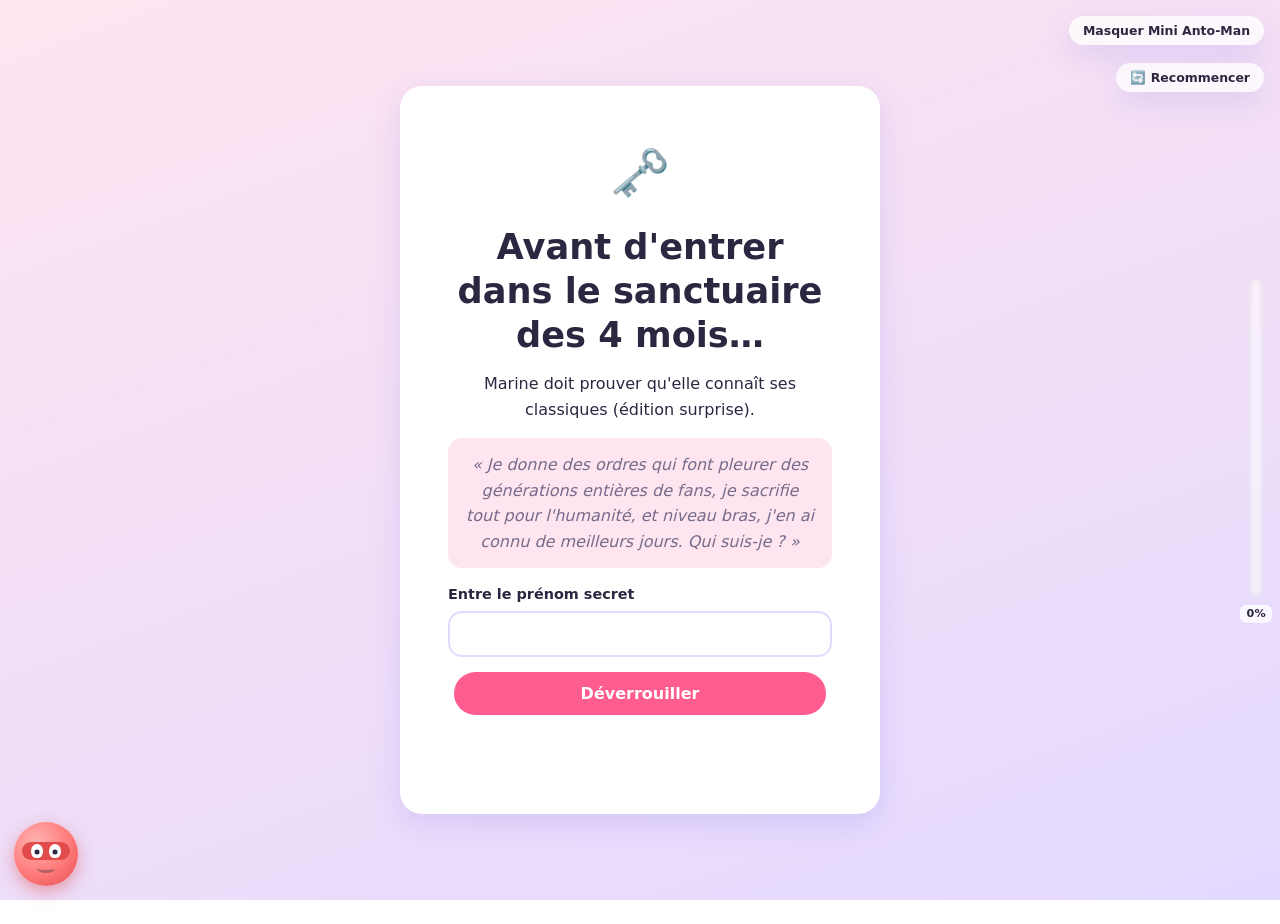
==== index.html @ a39dafcd "Init" ====
<!DOCTYPE html>
<html lang="fr">
<head>
  <meta charset="UTF-8">
  <meta name="viewport" content="width=device-width, initial-scale=1.0">
  <title>4 mois avec Marine 💌</title>
  <link rel="icon" href="data:image/svg+xml,<svg xmlns='http://www.w3.org/2000/svg' viewBox='0 0 100 100'><text y='.9em' font-size='90'>💌</text></svg>">
  <link rel="stylesheet" href="style.css">
</head>
<body>

  <!-- ================================================================
       ÉCRAN 1 — MOT DE PASSE SECRET (🗝️)
       Pour changer le mot de passe ou les indices : voir script.js,
       section "1. CONFIGURATION" (constantes PASSWORD et PASSWORD_HINTS)
  ================================================================ -->
  <section id="lock-screen" class="screen active">
    <div class="card lock-card">
      <p class="section-icon" aria-hidden="true">🗝️</p>
      <h1>Avant d'entrer dans le sanctuaire des 4 mois…</h1>
      <p>Marine doit prouver qu'elle connaît ses classiques (édition surprise).</p>
      <p class="riddle">
        « <span id="riddle-text">Je parle peu, je vise juste, je survis trop
        bien, et mon arbalète a probablement plus de charisme que certains
        humains. Qui suis-je ?</span> »
      </p>
      <form id="lock-form" novalidate>
        <label for="password-input">Entre le prénom secret</label>
        <input
          type="text"
          id="password-input"
          name="password"
          autocomplete="off"
          autocapitalize="off"
          spellcheck="false"
          required
        >
        <button type="submit" class="btn btn-primary">Déverrouiller</button>
      </form>
      <p id="lock-feedback" class="lock-feedback" aria-live="polite"></p>
    </div>
  </section>

  <!-- ================================================================
       JAUGE DE PROGRESSION — "Vive Marine / Vive Amor"
       Le total s'adapte automatiquement selon le chemin choisi par la
       roue (avec ou sans le simulateur). Voir script.js → refreshGauge()
  ================================================================ -->
  <div
    id="progress-gauge"
    class="progress-gauge"
    role="progressbar"
    aria-label="Progression de l'aventure"
    aria-valuemin="0"
    aria-valuemax="100"
    aria-valuenow="0"
  >
    <div class="gauge-track">
      <div id="gauge-fill" class="gauge-fill"></div>
    </div>
    <span id="gauge-label" class="gauge-label">0%</span>
  </div>

  <!-- ================================================================
       MINI ANTO-MAN — petit personnage guide (HTML/CSS uniquement,
       aucune image externe). La bulle est pilotée par
       showGuideMessage(texte) dans script.js
  ================================================================ -->
  <div id="guide-wrapper" class="guide-wrapper">
    <div id="guide-bubble" class="guide-speech-bubble" aria-live="polite"></div>
    <div class="guide-character" aria-hidden="true">
      <div class="guide-mask">
        <span class="guide-eye guide-eye-left"></span>
        <span class="guide-eye guide-eye-right"></span>
      </div>
      <span class="guide-mouth"></span>
    </div>
  </div>

  <!-- ================================================================
       BARRE D'OUTILS (haut droite) — afficher/masquer le guide
       + tout réinitialiser
  ================================================================ -->
  <div class="toolbar">
    <button id="toggle-guide-btn" type="button" class="btn btn-ghost">
      Masquer Mini Anto-Man
    </button>
    <button id="reset-btn" type="button" class="btn btn-ghost" title="Recommencer toute l'expérience depuis le mot de passe">
      🔄 Recommencer
    </button>
  </div>

  <!-- ================================================================
       PLUIE DE CŒURS (animation finale) — rempli dynamiquement par
       launchHearts() dans script.js
  ================================================================ -->
  <div id="hearts-container" aria-hidden="true"></div>

  <!-- ================================================================
       CONTENU PRINCIPAL — masqué jusqu'au bon mot de passe
  ================================================================ -->
  <div id="main-content" class="hidden">

    <!-- ================= ACCUEIL (💌) ================= -->
    <section id="section-home" class="screen">
      <div class="card">
        <p class="section-icon" aria-hidden="true">💌</p>
        <h1>4 mois avec Marine, aka la queen </h1>
        <h2 class="subtitle">Un site certifié 100% amour, 12% mauvaise foi, 88% vibes.</h2>
        <p>
          Bienvenue dans une expérience web conçue avec amour, humour
          et une quantité inquiétante de dévotion.
        </p>
        <button id="start-btn" type="button" class="btn btn-primary">Commencer l'aventure</button>
      </div>
    </section>

    <!-- ================= QUESTION IMPOSSIBLE (💘) ================= -->
    <section id="section-impossible" class="screen">
      <div class="card">
        <p class="section-icon" aria-hidden="true">💘</p>
        <h1>Est-ce que tu veux rester avec moi ?</h1>
        <div class="impossible-buttons">
          <button id="yes-btn" type="button" class="btn btn-primary">Oui évidemment</button>
          <button id="no-btn" type="button" class="btn btn-secondary">Non</button>
        </div>
        <p id="impossible-feedback" class="feedback" aria-live="polite"></p>
      </div>
    </section>

    <!-- ================= ROUE DU DESTIN AMOUREUX (🎡) =================
         Tourne automatiquement après "Oui évidemment". Détermine si
         Marine passe par le Simulator ou directement par les quiz.
         Logique dans script.js → section "10. ROUE DU DESTIN"
    ================================================================= -->
    <section id="section-wheel" class="screen">
      <div class="card">
        <p class="section-icon" aria-hidden="true">🎡</p>
        <h1>Roue du destin amoureux</h1>
        <h2 class="subtitle">Choisis ton destin… ou laisse le hasard choisir à ta place.</h2>

        <div class="wheel-area">
          <div class="wheel-pointer" aria-hidden="true">▼</div>
          <div class="wheel" id="wheel" aria-hidden="true">
            <div class="wheel-hub">🎯</div>
          </div>
        </div>

        <div class="wheel-legend" aria-hidden="true">
          <span class="legend-item"><span class="legend-dot legend-dot--sim"></span>Antoine &amp; Marine Simulator</span>
          <span class="legend-item"><span class="legend-dot legend-dot--quiz"></span>Quiz Direct</span>
        </div>

        <button id="spin-btn" type="button" class="btn btn-primary">Faire tourner la roue</button>
        <p id="wheel-result" class="feedback" aria-live="polite"></p>
        <button id="wheel-continue-btn" type="button" class="btn btn-primary hidden">Continuer</button>
      </div>
    </section>

    <!-- ================= ANTOINE & MARINE SIMULATOR (🎮) =================
         Affiché uniquement si la roue tombe sur "Simulator". Sinon
         cette section n'est jamais ouverte (Quiz Direct la saute).
         Contenu dans script.js → "11. SIMULATOR"
    ====================================================================== -->
    <section id="section-simulator" class="screen">
      <div class="card card-wide">
        <p class="section-icon" aria-hidden="true">🎮</p>
        <h1>Antoine &amp; Marine Simulator</h1>
        <h2 class="subtitle">Débloquez ensemble le niveau ultime : Kirikou.</h2>

        <!-- Sélection de personnages -->
        <div class="character-select">

          <div class="character-card">
            <div class="character-avatar character-avatar--antoine" aria-hidden="true">
              <span class="char-eye char-eye-left"></span>
              <span class="char-eye char-eye-right"></span>
              <span class="char-mouth"></span>
            </div>
            <p class="character-name">Antoine</p>
            <p class="character-role">Petit artiste</p>
          </div>

          <div class="character-card">
            <div class="character-avatar character-avatar--marine" aria-hidden="true">
              <span class="char-eyebrow"></span>
              <span class="char-eye char-eye-left"></span>
              <span class="char-eye char-eye-right"></span>
              <span class="char-mouth"></span>
            </div>
            <p class="character-name">Marine</p>
            <p class="character-role">Reine du jugement affectueux</p>
            <p id="marine-bubble" class="character-bubble" aria-live="polite"></p>
          </div>

          <div class="character-card">
            <div class="character-avatar character-avatar--kirikou locked" id="kirikou-avatar" aria-hidden="true">🔒</div>
            <p class="character-name">Kirikou</p>
            <p class="character-role" id="kirikou-role">Niveau verrouillé</p>
          </div>

        </div>

        <!-- Jauge Love XP (locale au simulateur) -->
        <div class="love-xp">
          <p class="love-xp-label">Love XP : <span id="love-xp-value">0</span> / 6</p>
          <div class="love-xp-track">
            <div id="love-xp-fill" class="love-xp-fill"></div>
          </div>
        </div>

        <!-- Quêtes — pour ajouter/modifier une quête, voir script.js
             → SIMULATOR_QUESTS (titres + icônes + répliques associées) -->
        <ul class="quest-list" id="quest-list">
          <li class="quest-item" data-quest="quest1">
            <span class="quest-info">
              <span class="quest-icon" aria-hidden="true">🍳</span>
              <span class="quest-title">Préparer un repas ensemble</span>
            </span>
            <button type="button" class="btn btn-secondary quest-btn">Quête terminée</button>
          </li>
          <li class="quest-item" data-quest="quest2">
            <span class="quest-info">
              <span class="quest-icon" aria-hidden="true">📺</span>
              <span class="quest-title">Regarder une série ensemble</span>
            </span>
            <button type="button" class="btn btn-secondary quest-btn">Quête terminée</button>
          </li>
          <li class="quest-item" data-quest="quest3">
            <span class="quest-info">
              <span class="quest-icon" aria-hidden="true">🎮</span>
              <span class="quest-title">Jouer aux jeux vidéo</span>
            </span>
            <button type="button" class="btn btn-secondary quest-btn">Quête terminée</button>
          </li>
          <li class="quest-item" data-quest="quest4">
            <span class="quest-info">
              <span class="quest-icon" aria-hidden="true">🙄</span>
              <span class="quest-title">Se chamailler pour rien</span>
            </span>
            <button type="button" class="btn btn-secondary quest-btn">Quête terminée</button>
          </li>
          <li class="quest-item" data-quest="quest5">
            <span class="quest-info">
              <span class="quest-icon" aria-hidden="true">😂</span>
              <span class="quest-title">Faire rire Marine</span>
            </span>
            <button type="button" class="btn btn-secondary quest-btn">Quête terminée</button>
          </li>
          <li class="quest-item" data-quest="quest6">
            <span class="quest-info">
              <span class="quest-icon" aria-hidden="true">🛋️</span>
              <span class="quest-title">Câlin sous plaid</span>
            </span>
            <button type="button" class="btn btn-secondary quest-btn">Quête terminée</button>
          </li>
        </ul>

        <!-- Zone de déblocage de Kirikou — masquée jusqu'à la 6e quête -->
        <div class="kirikou-unlock hidden" id="kirikou-unlock">
          <p class="kirikou-unlock-title">✨ Niveau ultime débloqué ✨</p>
          <ul class="dialogue-list" id="dialogue-list"></ul>
          <div class="badge" id="badge-chaos">
            <span class="badge-icon" aria-hidden="true">🏆</span>
            <span class="badge-text">Badge débloqué : Famille du chaos tendre</span>
          </div>
        </div>

        <button id="simulator-continue-btn" type="button" class="btn btn-primary hidden">Continuer l'aventure</button>
      </div>
    </section>

    <!-- ================= QUIZ POLITIQUE (🌹) =================
         Contenu du quiz dans script.js → QUIZZES.politique
    ========================================================== -->
    <section id="section-quiz-politique" class="screen" data-quiz="politique">
      <div class="card">
        <p class="section-icon" aria-hidden="true">🌹</p>
        <h1>Test de compatibilité </h1>
        <div class="quiz-container" id="quiz-container-politique"></div>
      </div>
    </section>

    <!-- ================= WALKING DEAD CHECKPOINT (🧟) =================
         Contenu du quiz dans script.js → QUIZZES.twd
    =================================================================== -->
    <section id="section-quiz-twd" class="screen" data-quiz="twd">
      <div class="card">
        <p class="section-icon" aria-hidden="true">🧟</p>
        <h1>Walking Dead Checkpoint</h1>
        <div class="quiz-container" id="quiz-container-twd"></div>
      </div>
    </section>

    <!-- ================= TEST ITALIEN (🍝) =================
         Contenu du quiz dans script.js → QUIZZES.italie
    ======================================================== -->
    <section id="section-quiz-italie" class="screen" data-quiz="italie">
      <div class="card">
        <p class="section-icon" aria-hidden="true">🍝</p>
        <h1>Tu te dis italienne… faisons le test</h1>
        <div class="quiz-container" id="quiz-container-italie"></div>
      </div>
    </section>

    <!-- ================= QUIZ OCÉAN (🌊) =================
         Contenu du quiz dans script.js → QUIZZES.ocean
    ====================================================== -->
    <section id="section-quiz-ocean" class="screen" data-quiz="ocean">
      <div class="card">
        <p class="section-icon" aria-hidden="true">🌊</p>
        <h1>Connais-tu Océane ou fais-tu semblant ?</h1>
        <div class="quiz-container" id="quiz-container-ocean"></div>
      </div>
    </section>

    <!-- ================= QUIZ SŒUR (👀) =================
         Contenu du quiz dans script.js → QUIZZES.soeur
    ===================================================== -->
    <section id="section-quiz-soeur" class="screen" data-quiz="soeur">
      <div class="card">
        <p class="section-icon" aria-hidden="true">👀</p>
        <h1>Comment ta sœur réagirait ?</h1>
        <div class="quiz-container" id="quiz-container-soeur"></div>
      </div>
    </section>

    <!-- ================= FIN ROMANTIQUE (❤️) =================
         La mention "au simulateur" n'apparaît que si Marine est
         passée par le Simulator (voir script.js → goToSection)
    ========================================================== -->
    <section id="section-fin" class="screen">
      <div class="card">
        <p class="section-icon" aria-hidden="true">❤️</p>
        <h1>Bravo Marine.</h1>
        <p>
          Tu as survécu : aux quiz, aux zombies, à la politique, à
          l'Italie<span id="fin-simulator-mention">, au simulateur</span> et
          surtout à Antoine.
        </p>
        <p class="final-line">
          4 mois avec toi, c'est peu sur le calendrier gooo continuer à fond
        </p>
        <button id="final-btn" type="button" class="btn btn-primary"> tout ça pour ça ❤️</button>
        <p id="final-message" class="feedback final-message" aria-live="polite"></p>
      </div>
    </section>

  </div>

  <script src="script.js"></script>
</body>
</html>
---- style.css ----
/* ====================================================================
   4 MOIS AVEC MARINE — style.css
   --------------------------------------------------------------------
   Palette et réglages globaux dans :root. Le reste du fichier est
   organisé section par section, dans le même ordre que index.html.
   Une médiaquery "mobile-first" : les styles de base sont pensés pour
   le téléphone, puis adaptés à partir de 600px et 900px.
==================================================================== */

:root {
  /* Palette "carnet d'amoureux un peu super-héros" */
  --color-primary: #ff5d8f;        /* rose vif — actions principales */
  --color-primary-dark: #d63d6e;
  --color-secondary: #6c5ce7;      /* violet — actions secondaires */
  --color-secondary-dark: #5443c4;
  --color-accent: #ffd166;         /* doré — jauges, badges, accents */
  --color-bg-start: #ffe5ef;       /* rose poudré — fond */
  --color-bg-end: #e3d9ff;         /* lavande — fond */
  --color-card: #ffffff;
  --color-text: #2d2640;           /* prune foncé */
  --color-text-light: #756c8c;
  --color-success: #45b787;

  --guide-red: #ff7a7a;
  --guide-red-dark: #e14b4b;

  --radius-lg: 22px;
  --radius-md: 14px;
  --radius-pill: 999px;

  --shadow-soft: 0 10px 30px rgba(108, 92, 231, 0.16);
  --shadow-bubble: 0 6px 18px rgba(45, 38, 64, 0.18);

  --font-main: "Segoe UI", system-ui, -apple-system, Roboto, Helvetica, Arial, sans-serif;
}

/* Astuce : pour une police encore plus "fun" et 100% gratuite, tu peux
   activer Google Fonts en décommentant la ligne ci-dessous (nécessite
   une connexion internet quand le site est ouvert) puis en l'ajoutant
   au début de --font-main, ex : "Baloo 2", "Segoe UI", ...

   @import url('https://fonts.googleapis.com/css2?family=Baloo+2:wght@500;700;800&display=swap');
*/

/* ====================================================================
   RESET & BASE
==================================================================== */
* {
  box-sizing: border-box;
}

html {
  scroll-behavior: smooth;
}

body {
  margin: 0;
  min-height: 100vh;
  font-family: var(--font-main);
  color: var(--color-text);
  background: linear-gradient(160deg, var(--color-bg-start) 0%, var(--color-bg-end) 100%);
  background-attachment: fixed;
  overflow-x: hidden;
}

h1, h2, h3 {
  margin: 0.4em 0;
  line-height: 1.25;
}

h1 { font-size: 1.5rem; font-weight: 800; }
h2 { font-size: 1.05rem; font-weight: 700; }
h3 { font-size: 1.05rem; font-weight: 700; }

p {
  margin: 0.6em 0;
  line-height: 1.6;
}

button {
  font-family: inherit;
}

button:disabled,
input:disabled {
  opacity: 0.6;
  cursor: not-allowed;
}

/* Utilitaire générique pour cacher/afficher un élément via JS */
.hidden {
  display: none !important;
}

/* ====================================================================
   ÉCRANS / SECTIONS — un seul visible à la fois
==================================================================== */
.screen {
  display: none;
  min-height: 100vh;
  width: 100%;
  flex-direction: column;
  align-items: center;
  justify-content: center;
  padding: 2.5rem 1.1rem;
  text-align: center;
}

.screen.active {
  display: flex;
  animation: fadeInUp 0.55s ease both;
}

@keyframes fadeInUp {
  from { opacity: 0; transform: translateY(24px); }
  to   { opacity: 1; transform: translateY(0); }
}

/* ====================================================================
   CARTES
==================================================================== */
.card {
  background: var(--color-card);
  border-radius: var(--radius-lg);
  box-shadow: var(--shadow-soft);
  padding: 2rem 1.4rem;
  max-width: 480px;
  width: 100%;
}

.card-wide {
  max-width: 700px;
}

.section-icon {
  font-size: 2.6rem;
  margin: 0 0 0.4rem;
}

.subtitle {
  color: var(--color-secondary);
}

.riddle {
  font-style: italic;
  color: var(--color-text-light);
  background: var(--color-bg-start);
  border-radius: var(--radius-md);
  padding: 0.85rem 1rem;
  margin: 1rem 0;
}

.final-line {
  font-weight: 700;
  color: var(--color-primary-dark);
}

.feedback {
  min-height: 1.6em;
  font-weight: 700;
  color: var(--color-secondary);
}

.final-message {
  color: var(--color-primary-dark);
  font-size: 1.1rem;
}

/* ====================================================================
   BOUTONS
==================================================================== */
.btn {
  border: none;
  border-radius: var(--radius-pill);
  padding: 0.75rem 1.7rem;
  font-size: 1rem;
  font-weight: 700;
  cursor: pointer;
  margin: 0.35rem;
  transition: transform 0.18s ease, box-shadow 0.18s ease, background-color 0.18s ease, opacity 0.18s ease;
}

.btn:hover {
  transform: translateY(-2px);
  box-shadow: 0 8px 18px rgba(45, 38, 64, 0.18);
}

.btn:active {
  transform: translateY(0);
}

.btn:focus-visible {
  outline: 3px solid var(--color-secondary);
  outline-offset: 2px;
}

.btn-primary {
  background: var(--color-primary);
  color: #fff;
}
.btn-primary:hover { background: var(--color-primary-dark); }

.btn-secondary {
  background: var(--color-secondary);
  color: #fff;
}
.btn-secondary:hover { background: var(--color-secondary-dark); }

.btn-ghost {
  background: rgba(255, 255, 255, 0.75);
  color: var(--color-text);
  font-size: 0.78rem;
  font-weight: 700;
  padding: 0.45rem 0.9rem;
  box-shadow: var(--shadow-soft);
  white-space: nowrap;
}
.btn-ghost:hover { background: #fff; }

/* ====================================================================
   ÉCRAN 1 — MOT DE PASSE
==================================================================== */
#lock-form {
  display: flex;
  flex-direction: column;
  align-items: stretch;
  gap: 0.6rem;
  margin-top: 1.1rem;
  text-align: left;
}

#lock-form label {
  font-weight: 700;
  font-size: 0.9rem;
}

#lock-form input {
  padding: 0.75rem 1rem;
  border-radius: var(--radius-md);
  border: 2px solid var(--color-bg-end);
  font-size: 1rem;
  background: #fff;
  color: var(--color-text);
}

#lock-form input:focus {
  outline: none;
  border-color: var(--color-secondary);
}

.lock-feedback {
  min-height: 1.6em;
  font-weight: 700;
  color: var(--color-secondary);
}

.lock-feedback.success {
  color: var(--color-success);
}

/* ====================================================================
   QUESTION IMPOSSIBLE — le bouton "Non" qui fuit
==================================================================== */
.impossible-buttons {
  display: flex;
  flex-wrap: wrap;
  justify-content: center;
  align-items: center;
  gap: 0.5rem;
  min-height: 4rem;
}

#no-btn {
  z-index: 45;
  transition:
    left 0.3s ease,
    top 0.3s ease,
    transform 0.18s ease,
    box-shadow 0.18s ease,
    background-color 0.18s ease;
}

/* ====================================================================
   ROUE DU DESTIN AMOUREUX
==================================================================== */
.wheel-area {
  position: relative;
  width: 220px;
  height: 220px;
  margin: 0.5rem auto 1rem;
}

.wheel {
  width: 100%;
  height: 100%;
  border-radius: 50%;
  border: 6px solid #fff;
  box-shadow: var(--shadow-soft);
  position: relative;
  transform-origin: 50% 50%;
  background: conic-gradient(
    from 0deg,
    var(--color-primary) 0deg 60deg,
    var(--color-secondary) 60deg 120deg,
    var(--color-primary) 120deg 180deg,
    var(--color-secondary) 180deg 240deg,
    var(--color-primary) 240deg 300deg,
    var(--color-secondary) 300deg 360deg
  );
  transition: transform 4s cubic-bezier(0.17, 0.67, 0.2, 1.02);
}

.wheel-hub {
  position: absolute;
  top: 50%;
  left: 50%;
  width: 46px;
  height: 46px;
  background: #fff;
  border-radius: 50%;
  display: flex;
  align-items: center;
  justify-content: center;
  font-size: 1.3rem;
  transform: translate(-50%, -50%);
  box-shadow: var(--shadow-bubble);
}

.wheel-pointer {
  position: absolute;
  top: -10px;
  left: 50%;
  transform: translateX(-50%);
  font-size: 1.7rem;
  color: var(--color-accent);
  z-index: 5;
  filter: drop-shadow(0 2px 2px rgba(45, 38, 64, 0.3));
}

.wheel-legend {
  display: flex;
  flex-direction: column;
  align-items: center;
  gap: 0.3rem;
  font-size: 0.78rem;
  font-weight: 600;
  margin-bottom: 0.5rem;
}

.legend-item {
  display: flex;
  align-items: center;
  gap: 0.4rem;
}

.legend-dot {
  width: 12px;
  height: 12px;
  border-radius: 50%;
  display: inline-block;
  flex-shrink: 0;
}

.legend-dot--sim { background: var(--color-primary); }
.legend-dot--quiz { background: var(--color-secondary); }

/* ====================================================================
   ANTOINE & MARINE SIMULATOR — sélection de personnages
==================================================================== */
.character-select {
  display: flex;
  flex-wrap: wrap;
  justify-content: center;
  gap: 1rem;
  margin: 1.2rem 0;
}

.character-card {
  position: relative;
  flex: 1 1 120px;
  max-width: 150px;
  background: var(--color-bg-start);
  border-radius: var(--radius-md);
  padding: 0.9rem 0.6rem;
  text-align: center;
}

.character-name {
  margin: 0.35rem 0 0;
  font-weight: 800;
  font-size: 0.95rem;
}

.character-role {
  margin: 0.15rem 0 0;
  font-size: 0.74rem;
  color: var(--color-text-light);
  min-height: 2.2em;
}

.character-bubble {
  margin: 0.3rem 0 0;
  min-height: 1.4em;
  font-size: 0.72rem;
  font-weight: 700;
  color: var(--color-primary-dark);
  opacity: 0;
  transition: opacity 0.3s ease;
}

.character-bubble.visible {
  opacity: 1;
}

/* ---- Avatars : forme commune ---- */
.character-avatar {
  position: relative;
  width: 70px;
  height: 70px;
  margin: 0 auto;
  border-radius: 50%;
  box-shadow: var(--shadow-bubble);
}

/* Yeux & bouche réutilisés pour les 3 personnages */
.char-eye {
  position: absolute;
  top: 26px;
  width: 11px;
  height: 13px;
  background: #fff;
  border-radius: 50% 50% 45% 45%;
}
.char-eye::after {
  content: "";
  position: absolute;
  top: 55%;
  left: 50%;
  width: 5px;
  height: 5px;
  background: var(--color-text);
  border-radius: 50%;
  transform: translate(-50%, -50%);
}
.char-eye-left { left: 16px; }
.char-eye-right { left: 43px; }

.char-mouth {
  position: absolute;
  bottom: 16px;
  left: 50%;
  width: 18px;
  height: 9px;
  border-bottom: 3px solid rgba(255, 255, 255, 0.85);
  border-radius: 0 0 50% 50%;
  transform: translateX(-50%);
}

.char-eyebrow {
  position: absolute;
  top: 19px;
  left: 14px;
  width: 16px;
  height: 3px;
  background: var(--color-text);
  border-radius: 2px;
  transform: rotate(-12deg);
}

/* ---- Antoine — petit artiste ---- */
.character-avatar--antoine {
  background: radial-gradient(circle at 35% 30%, #bfe6ff, #4fa8e0 60%, #2f7cb8);
}
.character-avatar--antoine::before { /* béret */
  content: "";
  position: absolute;
  top: -9px;
  left: 50%;
  width: 46px;
  height: 18px;
  background: var(--color-secondary-dark);
  border-radius: 50%;
  transform: translateX(-55%) rotate(-10deg);
}
.character-avatar--antoine::after { /* pompon du béret */
  content: "";
  position: absolute;
  top: -11px;
  left: 66%;
  width: 6px;
  height: 6px;
  background: var(--color-accent);
  border-radius: 50%;
}

/* ---- Marine — petite reine du jugement affectueux ---- */
.character-avatar--marine {
  background: radial-gradient(circle at 35% 30%, #ffd6e6, var(--color-primary) 60%, var(--color-primary-dark));
}
.character-avatar--marine::before { /* couronne */
  content: "";
  position: absolute;
  top: -13px;
  left: 50%;
  width: 50px;
  height: 16px;
  background: var(--color-accent);
  transform: translateX(-50%);
  clip-path: polygon(0% 100%, 0% 45%, 17% 100%, 33% 15%, 50% 100%, 67% 15%, 83% 100%, 100% 45%, 100% 100%);
}
.character-avatar--marine .char-mouth {
  border-bottom-color: rgba(45, 38, 64, 0.45);
}

/* ---- Kirikou — verrouillé puis débloqué ---- */
.character-avatar--kirikou {
  display: flex;
  align-items: center;
  justify-content: center;
  font-size: 1.6rem;
  color: #fff;
}
.character-avatar--kirikou.locked {
  background: linear-gradient(135deg, #d8d8e0, #a4a4b4);
  filter: grayscale(0.3);
}
.character-avatar--kirikou.unlocked {
  background: radial-gradient(circle at 35% 30%, #fff3b0, var(--color-accent) 55%, #e0a700);
  animation: kirikouPop 0.6s ease;
}
.character-avatar--kirikou.unlocked::before { /* petite feuille — clin d'œil "nature" */
  content: "🌿";
  position: absolute;
  top: -16px;
  left: 50%;
  transform: translateX(-50%);
  font-size: 1.1rem;
}

@keyframes kirikouPop {
  0%   { transform: scale(0.4) rotate(-15deg); opacity: 0; }
  60%  { transform: scale(1.15) rotate(8deg); opacity: 1; }
  100% { transform: scale(1) rotate(0deg); }
}

/* ====================================================================
   LOVE XP — jauge locale au simulateur
==================================================================== */
.love-xp {
  margin: 1.1rem 0;
}

.love-xp-label {
  margin: 0 0 0.35rem;
  font-size: 0.78rem;
  font-weight: 800;
  color: var(--color-secondary);
  text-transform: uppercase;
  letter-spacing: 0.05em;
}

.love-xp-track {
  height: 12px;
  background: rgba(255, 255, 255, 0.6);
  border-radius: var(--radius-pill);
  overflow: hidden;
  box-shadow: inset 0 0 4px rgba(45, 38, 64, 0.12);
}

.love-xp-fill {
  height: 100%;
  width: 0%;
  background: linear-gradient(90deg, var(--color-accent), var(--color-primary));
  border-radius: var(--radius-pill);
  transition: width 0.5s ease;
}

/* ====================================================================
   QUÊTES DU SIMULATEUR
==================================================================== */
.quest-list {
  display: flex;
  flex-direction: column;
  gap: 0.6rem;
  margin: 1rem 0;
  padding: 0;
  list-style: none;
  text-align: left;
}

.quest-item {
  display: flex;
  flex-wrap: wrap;
  align-items: center;
  justify-content: space-between;
  gap: 0.6rem;
  background: var(--color-bg-start);
  border-radius: var(--radius-md);
  border-left: 5px solid var(--color-primary);
  padding: 0.65rem 0.85rem;
  transition: border-color 0.25s ease, opacity 0.25s ease;
}

.quest-item.done {
  border-left-color: var(--color-success);
  opacity: 0.7;
}

.quest-info {
  display: flex;
  align-items: center;
  gap: 0.55rem;
}

.quest-icon {
  font-size: 1.3rem;
}

.quest-title {
  font-weight: 600;
  font-size: 0.9rem;
}

.quest-btn {
  flex-shrink: 0;
  margin: 0;
  padding: 0.5rem 1rem;
  font-size: 0.85rem;
}

/* ====================================================================
   DÉBLOCAGE DE KIRIKOU — dialogue + badge
==================================================================== */
.kirikou-unlock {
  margin-top: 1.3rem;
  padding-top: 1rem;
  border-top: 2px dashed var(--color-bg-end);
}

.kirikou-unlock-title {
  margin: 0 0 0.6rem;
  font-weight: 800;
  color: var(--color-primary-dark);
  text-align: center;
}

.dialogue-list {
  display: flex;
  flex-direction: column;
  gap: 0.45rem;
  margin: 0 0 1rem;
  padding: 0;
  list-style: none;
  text-align: left;
}

.dialogue-line {
  background: var(--color-bg-start);
  border-radius: var(--radius-md);
  padding: 0.55rem 0.8rem;
  font-size: 0.88rem;
  opacity: 0;
  transform: translateY(8px);
  animation: dialogueIn 0.4s ease forwards;
}

.dialogue-line strong {
  color: var(--color-secondary);
}

@keyframes dialogueIn {
  to { opacity: 1; transform: translateY(0); }
}

.badge {
  display: inline-flex;
  align-items: center;
  gap: 0.5rem;
  background: linear-gradient(135deg, var(--color-accent), var(--color-primary));
  color: #fff;
  font-weight: 800;
  font-size: 0.85rem;
  padding: 0.5rem 1rem;
  border-radius: var(--radius-pill);
  box-shadow: var(--shadow-soft);
  opacity: 0;
  transform: scale(0.8);
  animation: badgeIn 0.5s ease 0.3s forwards;
}

@keyframes badgeIn {
  to { opacity: 1; transform: scale(1); }
}

/* ====================================================================
   PAILLETTES — animation de réussite (quêtes, etc.)
==================================================================== */
.sparkle {
  position: fixed;
  top: 0;
  left: 0;
  z-index: 950;
  font-size: 1.3rem;
  pointer-events: none;
  animation: sparkleFly ease-out forwards;
}

@keyframes sparkleFly {
  0%   { transform: translate(-50%, -50%) scale(0.6) rotate(0deg); opacity: 1; }
  100% { transform: translate(calc(-50% + var(--dx, 0px)), calc(-50% + var(--dy, -80px))) scale(1.3) rotate(180deg); opacity: 0; }
}

/* ====================================================================
   QUIZ (politique, Walking Dead, italien, Océan, sœur)
==================================================================== */
.quiz-container {
  margin-top: 1.1rem;
  text-align: left;
}

.quiz-progress {
  margin: 0 0 0.3rem;
  font-size: 0.78rem;
  font-weight: 800;
  text-transform: uppercase;
  letter-spacing: 0.06em;
  color: var(--color-secondary);
  text-align: center;
}

.quiz-question {
  margin: 0.2rem 0 1rem;
  text-align: center;
}

.quiz-options {
  display: flex;
  flex-direction: column;
  gap: 0.6rem;
}

.quiz-option-btn {
  background: var(--color-bg-start);
  border: 2px solid transparent;
  border-radius: var(--radius-md);
  padding: 0.75rem 1rem;
  font-size: 0.95rem;
  font-weight: 600;
  color: var(--color-text);
  text-align: left;
  cursor: pointer;
  transition: border-color 0.18s ease, transform 0.15s ease, background-color 0.18s ease;
}

.quiz-option-btn:hover {
  border-color: var(--color-primary);
  transform: translateX(3px);
}

.quiz-option-btn:focus-visible {
  outline: 3px solid var(--color-secondary);
  outline-offset: 2px;
}

.quiz-result-text {
  text-align: center;
  font-weight: 700;
  font-size: 1.05rem;
  margin: 0.4rem 0 1.1rem;
}

.quiz-container .btn {
  display: block;
  margin: 0 auto;
}

/* ====================================================================
   JAUGE DE PROGRESSION — "Vive Marine / Vive Grognichon"
==================================================================== */
.progress-gauge {
  position: fixed;
  top: 50%;
  right: 8px;
  transform: translateY(-50%);
  z-index: 40;
  display: flex;
  flex-direction: column;
  align-items: center;
  gap: 0.5rem;
}

.gauge-track {
  width: 14px;
  height: 42vh;
  max-height: 320px;
  background: rgba(255, 255, 255, 0.55);
  border-radius: var(--radius-pill);
  position: relative;
  overflow: hidden;
  box-shadow: inset 0 0 6px rgba(45, 38, 64, 0.12);
}

.gauge-fill {
  position: absolute;
  bottom: 0;
  left: 0;
  right: 0;
  height: 0%;
  background: linear-gradient(180deg, var(--color-accent), var(--color-primary));
  border-radius: var(--radius-pill);
  transition: height 0.6s ease;
}

.gauge-label {
  font-size: 0.7rem;
  font-weight: 800;
  background: rgba(255, 255, 255, 0.78);
  padding: 0.15rem 0.4rem;
  border-radius: 6px;
}

/* ====================================================================
   MINI ANTO-MAN — petit personnage guide en CSS pur
==================================================================== */
.guide-wrapper {
  position: fixed;
  bottom: 14px;
  left: 14px;
  z-index: 50;
  transition: opacity 0.3s ease, transform 0.3s ease;
}

.guide-wrapper.guide-hidden {
  opacity: 0;
  transform: translateY(30px) scale(0.7);
  pointer-events: none;
}

.guide-character {
  position: relative;
  width: 64px;
  height: 64px;
  border-radius: 50%;
  background: radial-gradient(circle at 35% 30%, #ffb1b1, var(--guide-red) 55%, var(--guide-red-dark) 100%);
  box-shadow: 0 6px 16px rgba(225, 75, 75, 0.45);
  animation: guideBob 3.2s ease-in-out infinite;
}

.guide-mask {
  position: absolute;
  top: 20px;
  left: 8px;
  right: 8px;
  height: 18px;
  background: var(--guide-red-dark);
  border-radius: 10px;
  display: flex;
  justify-content: space-around;
  align-items: center;
  padding: 0 6px;
}

.guide-eye {
  position: relative;
  width: 12px;
  height: 14px;
  background: #fff;
  border-radius: 50% 50% 45% 45%;
}

.guide-eye::after {
  content: "";
  position: absolute;
  top: 55%;
  left: 50%;
  width: 5px;
  height: 5px;
  background: var(--color-text);
  border-radius: 50%;
  transform: translate(-50%, -50%);
}

.guide-mouth {
  position: absolute;
  bottom: 13px;
  left: 50%;
  width: 18px;
  height: 9px;
  border-bottom: 3px solid rgba(45, 38, 64, 0.35);
  border-radius: 0 0 50% 50%;
  transform: translateX(-50%);
}

@keyframes guideBob {
  0%, 100% { transform: translateY(0) rotate(-2deg); }
  50%      { transform: translateY(-8px) rotate(2deg); }
}

.guide-speech-bubble {
  position: absolute;
  bottom: calc(100% + 12px);
  left: 0;
  max-width: 230px;
  background: #fff;
  color: var(--color-text);
  padding: 0.6rem 0.9rem;
  border-radius: var(--radius-md);
  font-size: 0.85rem;
  font-weight: 700;
  text-align: left;
  box-shadow: var(--shadow-bubble);
  opacity: 0;
  transform: scale(0.85) translateY(8px);
  transform-origin: bottom left;
  transition: opacity 0.25s ease, transform 0.25s ease;
  pointer-events: none;
}

.guide-speech-bubble.visible {
  opacity: 1;
  transform: scale(1) translateY(0);
}

.guide-speech-bubble::after {
  content: "";
  position: absolute;
  bottom: -7px;
  left: 18px;
  border-width: 7px 7px 0;
  border-style: solid;
  border-color: #fff transparent transparent;
}

/* ====================================================================
   BARRE D'OUTILS (haut droite)
==================================================================== */
.toolbar {
  position: fixed;
  top: 10px;
  right: 10px;
  z-index: 60;
  display: flex;
  flex-direction: column;
  align-items: flex-end;
  gap: 0.4rem;
}

/* ====================================================================
   BANNIÈRE "100%" — VIVE MARINE, VIVE GROGNICHON, VIVE NOUS.
==================================================================== */
.final-banner {
  position: fixed;
  top: 14px;
  left: 50%;
  max-width: 92vw;
  transform: translate(-50%, -160%);
  background: linear-gradient(135deg, var(--color-primary), var(--color-secondary));
  color: #fff;
  font-weight: 800;
  font-size: 0.85rem;
  letter-spacing: 0.04em;
  text-align: center;
  padding: 0.7rem 1.4rem;
  border-radius: var(--radius-pill);
  box-shadow: var(--shadow-soft);
  z-index: 1000;
  transition: transform 0.5s ease;
}

.final-banner.visible {
  transform: translate(-50%, 0);
}

/* ====================================================================
   PLUIE DE CŒURS
==================================================================== */
#hearts-container {
  position: fixed;
  inset: 0;
  overflow: hidden;
  pointer-events: none;
  z-index: 900;
}

.floating-heart {
  position: absolute;
  bottom: -10vh;
  animation-name: floatUp;
  animation-timing-function: ease-in;
  animation-fill-mode: forwards;
}

@keyframes floatUp {
  0%   { transform: translateY(0) rotate(0deg); opacity: 1; }
  85%  { opacity: 1; }
  100% { transform: translateY(-115vh) rotate(360deg); opacity: 0; }
}

/* ====================================================================
   RESPONSIVE — TABLETTE (≥600px) ET DESKTOP (≥900px)
==================================================================== */
@media (min-width: 600px) {
  h1 { font-size: 1.85rem; }
  h2 { font-size: 1.15rem; }
  .card { padding: 2.5rem 2.25rem; }
  .section-icon { font-size: 3rem; }
  .impossible-buttons { gap: 1rem; }
  .wheel-area { width: 260px; height: 260px; }
}

@media (min-width: 900px) {
  h1 { font-size: 2.2rem; }
  .card { padding: 3rem; }
}

/* ====================================================================
   RESPONSIVE — TRÈS PETITS ÉCRANS (≤480px)
   La jauge et Mini Anto-Man restent discrets et ne gênent pas
   les boutons principaux.
==================================================================== */
@media (max-width: 480px) {
  .progress-gauge { right: 4px; }
  .gauge-track { width: 8px; height: 30vh; }
  .gauge-label { font-size: 0.6rem; padding: 0.1rem 0.3rem; }

  .guide-wrapper { bottom: 10px; left: 10px; }
  .guide-character { width: 50px; height: 50px; }
  .guide-mask { top: 16px; height: 14px; }
  .guide-eye { width: 9px; height: 11px; }
  .guide-mouth { bottom: 10px; width: 14px; height: 7px; }
  .guide-speech-bubble { max-width: 150px; font-size: 0.75rem; padding: 0.5rem 0.7rem; }

  .toolbar { top: 6px; right: 6px; }
  .btn-ghost { font-size: 0.68rem; padding: 0.35rem 0.7rem; }

  .wheel-area { width: 180px; height: 180px; }
  .wheel-pointer { font-size: 1.4rem; }

  .character-avatar { width: 58px; height: 58px; }
  .character-card { padding: 0.7rem 0.4rem; }
  .character-role { font-size: 0.68rem; }

  .quest-title { font-size: 0.85rem; }
  .quest-btn { font-size: 0.78rem; padding: 0.45rem 0.8rem; }
}

/* ====================================================================
   ACCESSIBILITÉ — respecte la préférence "réduire les animations"
==================================================================== */
@media (prefers-reduced-motion: reduce) {
  *, *::before, *::after {
    animation-duration: 0.01ms !important;
    animation-iteration-count: 1 !important;
    transition-duration: 0.01ms !important;
    scroll-behavior: auto !important;
  }
}
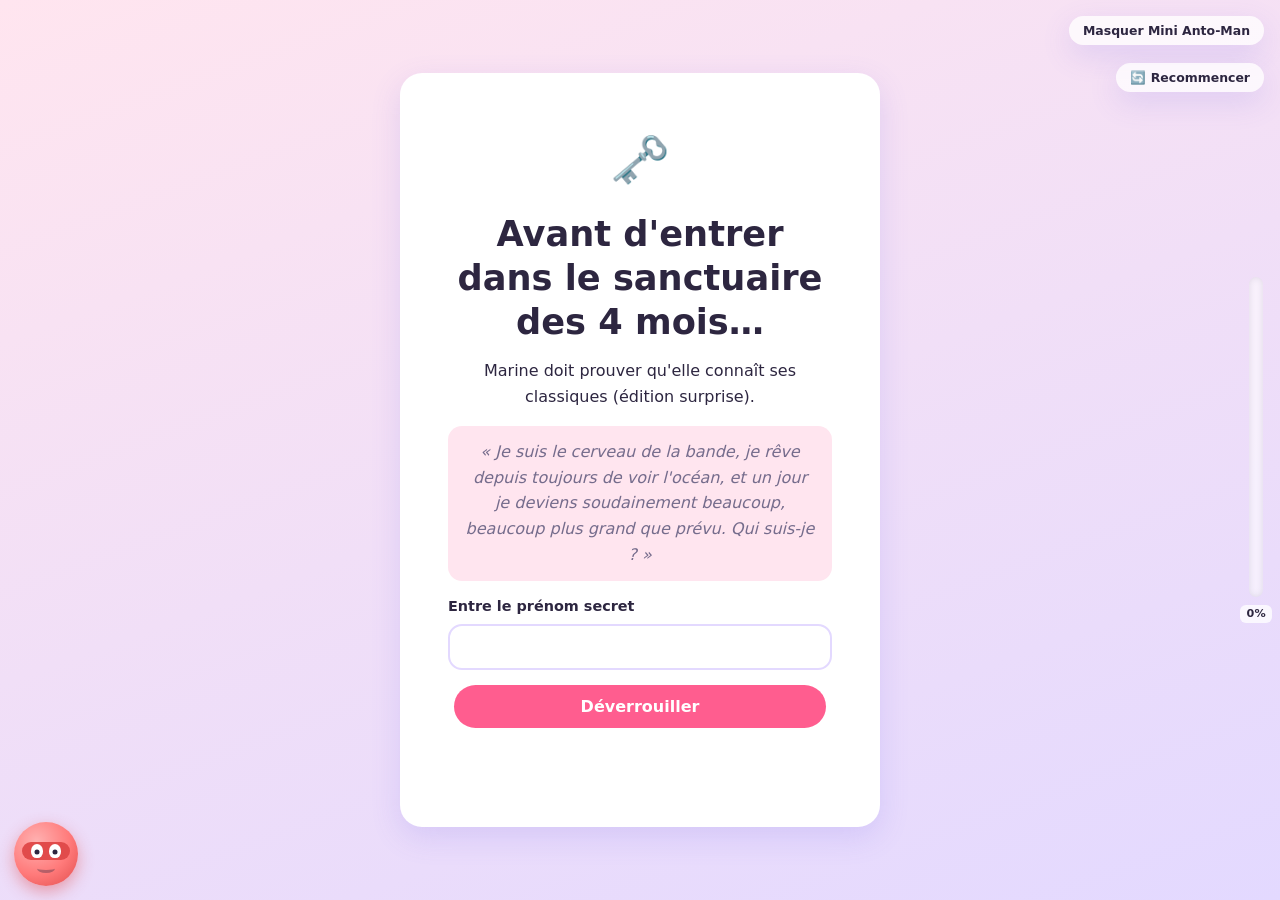
==== commit bf6e0486: "Refacto" ====
--- a/index.html
+++ b/index.html
@@ -1,353 +1,61 @@
 <!DOCTYPE html>
 <html lang="fr">
 <head>
-  <meta charset="UTF-8">
-  <meta name="viewport" content="width=device-width, initial-scale=1.0">
-  <title>4 mois avec Marine 💌</title>
-  <link rel="icon" href="data:image/svg+xml,<svg xmlns='http://www.w3.org/2000/svg' viewBox='0 0 100 100'><text y='.9em' font-size='90'>💌</text></svg>">
-  <link rel="stylesheet" href="style.css">
+    <meta charset="UTF-8">
+    <meta name="viewport" content="width=device-width, initial-scale=1.0">
+    <title>4 mois avec Marine 💌</title>
+    <link rel="icon"
+          href="data:image/svg+xml,<svg xmlns='http://www.w3.org/2000/svg' viewBox='0 0 100 100'><text y='.9em' font-size='90'>💌</text></svg>">
+
+    <!-- Thème actif — changer ce fichier pour un autre thème -->
+    <link rel="stylesheet" href="css/themes/rose-violet.css">
+    <!-- Composants & layout (ne pas modifier pour changer les couleurs) -->
+    <link rel="stylesheet" href="css/style.css">
 </head>
 <body>
 
-  <!-- ================================================================
-       ÉCRAN 1 — MOT DE PASSE SECRET (🗝️)
-       Pour changer le mot de passe ou les indices : voir script.js,
-       section "1. CONFIGURATION" (constantes PASSWORD et PASSWORD_HINTS)
-  ================================================================ -->
-  <section id="lock-screen" class="screen active">
-    <div class="card lock-card">
-      <p class="section-icon" aria-hidden="true">🗝️</p>
-      <h1>Avant d'entrer dans le sanctuaire des 4 mois…</h1>
-      <p>Marine doit prouver qu'elle connaît ses classiques (édition surprise).</p>
-      <p class="riddle">
-        « <span id="riddle-text">Je parle peu, je vise juste, je survis trop
-        bien, et mon arbalète a probablement plus de charisme que certains
-        humains. Qui suis-je ?</span> »
-      </p>
-      <form id="lock-form" novalidate>
-        <label for="password-input">Entre le prénom secret</label>
-        <input
-          type="text"
-          id="password-input"
-          name="password"
-          autocomplete="off"
-          autocapitalize="off"
-          spellcheck="false"
-          required
-        >
-        <button type="submit" class="btn btn-primary">Déverrouiller</button>
-      </form>
-      <p id="lock-feedback" class="lock-feedback" aria-live="polite"></p>
-    </div>
-  </section>
+<!--
+  Éléments persistants (jauge, guide, toolbar, hearts).
+  Injectés depuis shared/chrome.html par app.js.
+-->
+<div data-include="shared/chrome.html"></div>
 
-  <!-- ================================================================
-       JAUGE DE PROGRESSION — "Vive Marine / Vive Amor"
-       Le total s'adapte automatiquement selon le chemin choisi par la
-       roue (avec ou sans le simulateur). Voir script.js → refreshGauge()
-  ================================================================ -->
-  <div
-    id="progress-gauge"
-    class="progress-gauge"
-    role="progressbar"
-    aria-label="Progression de l'aventure"
-    aria-valuemin="0"
-    aria-valuemax="100"
-    aria-valuenow="0"
-  >
-    <div class="gauge-track">
-      <div id="gauge-fill" class="gauge-fill"></div>
-    </div>
-    <span id="gauge-label" class="gauge-label">0%</span>
-  </div>
+<!--
+  Écran de mot de passe — toujours visible au 1er chargement.
+  Injecté depuis sections/lock.html.
+-->
+<div data-include="sections/lock.html"></div>
 
-  <!-- ================================================================
-       MINI ANTO-MAN — petit personnage guide (HTML/CSS uniquement,
-       aucune image externe). La bulle est pilotée par
-       showGuideMessage(texte) dans script.js
-  ================================================================ -->
-  <div id="guide-wrapper" class="guide-wrapper">
-    <div id="guide-bubble" class="guide-speech-bubble" aria-live="polite"></div>
-    <div class="guide-character" aria-hidden="true">
-      <div class="guide-mask">
-        <span class="guide-eye guide-eye-left"></span>
-        <span class="guide-eye guide-eye-right"></span>
-      </div>
-      <span class="guide-mouth"></span>
-    </div>
-  </div>
+<!--
+  Contenu principal — masqué jusqu'au bon mot de passe.
+  Les sections sont injectées dans l'ordre du parcours.
+-->
+<div id="main-content" class="hidden">
+    <div data-include="sections/home.html"></div>
+    <div data-include="sections/impossible.html"></div>
+    <div data-include="sections/wheel.html"></div>
+    <div data-include="sections/simulator.html"></div>
+    <div data-include="sections/quizzes.html"></div>
+    <div data-include="sections/ending.html"></div>
+</div>
 
-  <!-- ================================================================
-       BARRE D'OUTILS (haut droite) — afficher/masquer le guide
-       + tout réinitialiser
-  ================================================================ -->
-  <div class="toolbar">
-    <button id="toggle-guide-btn" type="button" class="btn btn-ghost">
-      Masquer Mini Anto-Man
-    </button>
-    <button id="reset-btn" type="button" class="btn btn-ghost" title="Recommencer toute l'expérience depuis le mot de passe">
-      🔄 Recommencer
-    </button>
-  </div>
+<!--
+  Scripts — ordre strict requis :
+  données → stockage → état → modules UI → point d'entrée
+-->
+<script src="js/config.js"></script>
+<script src="js/storage.js"></script>
+<script src="js/state.js"></script>
+<script src="js/gauge.js"></script>
+<script src="js/guide.js"></script>
+<script src="js/navigation.js"></script>
+<script src="js/password.js"></script>
+<script src="js/impossible.js"></script>
+<script src="js/wheel.js"></script>
+<script src="js/simulator.js"></script>
+<script src="js/quiz.js"></script>
+<script src="js/ending.js"></script>
+<script src="js/app.js"></script>
 
-  <!-- ================================================================
-       PLUIE DE CŒURS (animation finale) — rempli dynamiquement par
-       launchHearts() dans script.js
-  ================================================================ -->
-  <div id="hearts-container" aria-hidden="true"></div>
-
-  <!-- ================================================================
-       CONTENU PRINCIPAL — masqué jusqu'au bon mot de passe
-  ================================================================ -->
-  <div id="main-content" class="hidden">
-
-    <!-- ================= ACCUEIL (💌) ================= -->
-    <section id="section-home" class="screen">
-      <div class="card">
-        <p class="section-icon" aria-hidden="true">💌</p>
-        <h1>4 mois avec Marine, aka la queen </h1>
-        <h2 class="subtitle">Un site certifié 100% amour, 12% mauvaise foi, 88% vibes.</h2>
-        <p>
-          Bienvenue dans une expérience web conçue avec amour, humour
-          et une quantité inquiétante de dévotion.
-        </p>
-        <button id="start-btn" type="button" class="btn btn-primary">Commencer l'aventure</button>
-      </div>
-    </section>
-
-    <!-- ================= QUESTION IMPOSSIBLE (💘) ================= -->
-    <section id="section-impossible" class="screen">
-      <div class="card">
-        <p class="section-icon" aria-hidden="true">💘</p>
-        <h1>Est-ce que tu veux rester avec moi ?</h1>
-        <div class="impossible-buttons">
-          <button id="yes-btn" type="button" class="btn btn-primary">Oui évidemment</button>
-          <button id="no-btn" type="button" class="btn btn-secondary">Non</button>
-        </div>
-        <p id="impossible-feedback" class="feedback" aria-live="polite"></p>
-      </div>
-    </section>
-
-    <!-- ================= ROUE DU DESTIN AMOUREUX (🎡) =================
-         Tourne automatiquement après "Oui évidemment". Détermine si
-         Marine passe par le Simulator ou directement par les quiz.
-         Logique dans script.js → section "10. ROUE DU DESTIN"
-    ================================================================= -->
-    <section id="section-wheel" class="screen">
-      <div class="card">
-        <p class="section-icon" aria-hidden="true">🎡</p>
-        <h1>Roue du destin amoureux</h1>
-        <h2 class="subtitle">Choisis ton destin… ou laisse le hasard choisir à ta place.</h2>
-
-        <div class="wheel-area">
-          <div class="wheel-pointer" aria-hidden="true">▼</div>
-          <div class="wheel" id="wheel" aria-hidden="true">
-            <div class="wheel-hub">🎯</div>
-          </div>
-        </div>
-
-        <div class="wheel-legend" aria-hidden="true">
-          <span class="legend-item"><span class="legend-dot legend-dot--sim"></span>Antoine &amp; Marine Simulator</span>
-          <span class="legend-item"><span class="legend-dot legend-dot--quiz"></span>Quiz Direct</span>
-        </div>
-
-        <button id="spin-btn" type="button" class="btn btn-primary">Faire tourner la roue</button>
-        <p id="wheel-result" class="feedback" aria-live="polite"></p>
-        <button id="wheel-continue-btn" type="button" class="btn btn-primary hidden">Continuer</button>
-      </div>
-    </section>
-
-    <!-- ================= ANTOINE & MARINE SIMULATOR (🎮) =================
-         Affiché uniquement si la roue tombe sur "Simulator". Sinon
-         cette section n'est jamais ouverte (Quiz Direct la saute).
-         Contenu dans script.js → "11. SIMULATOR"
-    ====================================================================== -->
-    <section id="section-simulator" class="screen">
-      <div class="card card-wide">
-        <p class="section-icon" aria-hidden="true">🎮</p>
-        <h1>Antoine &amp; Marine Simulator</h1>
-        <h2 class="subtitle">Débloquez ensemble le niveau ultime : Kirikou.</h2>
-
-        <!-- Sélection de personnages -->
-        <div class="character-select">
-
-          <div class="character-card">
-            <div class="character-avatar character-avatar--antoine" aria-hidden="true">
-              <span class="char-eye char-eye-left"></span>
-              <span class="char-eye char-eye-right"></span>
-              <span class="char-mouth"></span>
-            </div>
-            <p class="character-name">Antoine</p>
-            <p class="character-role">Petit artiste</p>
-          </div>
-
-          <div class="character-card">
-            <div class="character-avatar character-avatar--marine" aria-hidden="true">
-              <span class="char-eyebrow"></span>
-              <span class="char-eye char-eye-left"></span>
-              <span class="char-eye char-eye-right"></span>
-              <span class="char-mouth"></span>
-            </div>
-            <p class="character-name">Marine</p>
-            <p class="character-role">Reine du jugement affectueux</p>
-            <p id="marine-bubble" class="character-bubble" aria-live="polite"></p>
-          </div>
-
-          <div class="character-card">
-            <div class="character-avatar character-avatar--kirikou locked" id="kirikou-avatar" aria-hidden="true">🔒</div>
-            <p class="character-name">Kirikou</p>
-            <p class="character-role" id="kirikou-role">Niveau verrouillé</p>
-          </div>
-
-        </div>
-
-        <!-- Jauge Love XP (locale au simulateur) -->
-        <div class="love-xp">
-          <p class="love-xp-label">Love XP : <span id="love-xp-value">0</span> / 6</p>
-          <div class="love-xp-track">
-            <div id="love-xp-fill" class="love-xp-fill"></div>
-          </div>
-        </div>
-
-        <!-- Quêtes — pour ajouter/modifier une quête, voir script.js
-             → SIMULATOR_QUESTS (titres + icônes + répliques associées) -->
-        <ul class="quest-list" id="quest-list">
-          <li class="quest-item" data-quest="quest1">
-            <span class="quest-info">
-              <span class="quest-icon" aria-hidden="true">🍳</span>
-              <span class="quest-title">Préparer un repas ensemble</span>
-            </span>
-            <button type="button" class="btn btn-secondary quest-btn">Quête terminée</button>
-          </li>
-          <li class="quest-item" data-quest="quest2">
-            <span class="quest-info">
-              <span class="quest-icon" aria-hidden="true">📺</span>
-              <span class="quest-title">Regarder une série ensemble</span>
-            </span>
-            <button type="button" class="btn btn-secondary quest-btn">Quête terminée</button>
-          </li>
-          <li class="quest-item" data-quest="quest3">
-            <span class="quest-info">
-              <span class="quest-icon" aria-hidden="true">🎮</span>
-              <span class="quest-title">Jouer aux jeux vidéo</span>
-            </span>
-            <button type="button" class="btn btn-secondary quest-btn">Quête terminée</button>
-          </li>
-          <li class="quest-item" data-quest="quest4">
-            <span class="quest-info">
-              <span class="quest-icon" aria-hidden="true">🙄</span>
-              <span class="quest-title">Se chamailler pour rien</span>
-            </span>
-            <button type="button" class="btn btn-secondary quest-btn">Quête terminée</button>
-          </li>
-          <li class="quest-item" data-quest="quest5">
-            <span class="quest-info">
-              <span class="quest-icon" aria-hidden="true">😂</span>
-              <span class="quest-title">Faire rire Marine</span>
-            </span>
-            <button type="button" class="btn btn-secondary quest-btn">Quête terminée</button>
-          </li>
-          <li class="quest-item" data-quest="quest6">
-            <span class="quest-info">
-              <span class="quest-icon" aria-hidden="true">🛋️</span>
-              <span class="quest-title">Câlin sous plaid</span>
-            </span>
-            <button type="button" class="btn btn-secondary quest-btn">Quête terminée</button>
-          </li>
-        </ul>
-
-        <!-- Zone de déblocage de Kirikou — masquée jusqu'à la 6e quête -->
-        <div class="kirikou-unlock hidden" id="kirikou-unlock">
-          <p class="kirikou-unlock-title">✨ Niveau ultime débloqué ✨</p>
-          <ul class="dialogue-list" id="dialogue-list"></ul>
-          <div class="badge" id="badge-chaos">
-            <span class="badge-icon" aria-hidden="true">🏆</span>
-            <span class="badge-text">Badge débloqué : Famille du chaos tendre</span>
-          </div>
-        </div>
-
-        <button id="simulator-continue-btn" type="button" class="btn btn-primary hidden">Continuer l'aventure</button>
-      </div>
-    </section>
-
-    <!-- ================= QUIZ POLITIQUE (🌹) =================
-         Contenu du quiz dans script.js → QUIZZES.politique
-    ========================================================== -->
-    <section id="section-quiz-politique" class="screen" data-quiz="politique">
-      <div class="card">
-        <p class="section-icon" aria-hidden="true">🌹</p>
-        <h1>Test de compatibilité </h1>
-        <div class="quiz-container" id="quiz-container-politique"></div>
-      </div>
-    </section>
-
-    <!-- ================= WALKING DEAD CHECKPOINT (🧟) =================
-         Contenu du quiz dans script.js → QUIZZES.twd
-    =================================================================== -->
-    <section id="section-quiz-twd" class="screen" data-quiz="twd">
-      <div class="card">
-        <p class="section-icon" aria-hidden="true">🧟</p>
-        <h1>Walking Dead Checkpoint</h1>
-        <div class="quiz-container" id="quiz-container-twd"></div>
-      </div>
-    </section>
-
-    <!-- ================= TEST ITALIEN (🍝) =================
-         Contenu du quiz dans script.js → QUIZZES.italie
-    ======================================================== -->
-    <section id="section-quiz-italie" class="screen" data-quiz="italie">
-      <div class="card">
-        <p class="section-icon" aria-hidden="true">🍝</p>
-        <h1>Tu te dis italienne… faisons le test</h1>
-        <div class="quiz-container" id="quiz-container-italie"></div>
-      </div>
-    </section>
-
-    <!-- ================= QUIZ OCÉAN (🌊) =================
-         Contenu du quiz dans script.js → QUIZZES.ocean
-    ====================================================== -->
-    <section id="section-quiz-ocean" class="screen" data-quiz="ocean">
-      <div class="card">
-        <p class="section-icon" aria-hidden="true">🌊</p>
-        <h1>Connais-tu Océane ou fais-tu semblant ?</h1>
-        <div class="quiz-container" id="quiz-container-ocean"></div>
-      </div>
-    </section>
-
-    <!-- ================= QUIZ SŒUR (👀) =================
-         Contenu du quiz dans script.js → QUIZZES.soeur
-    ===================================================== -->
-    <section id="section-quiz-soeur" class="screen" data-quiz="soeur">
-      <div class="card">
-        <p class="section-icon" aria-hidden="true">👀</p>
-        <h1>Comment ta sœur réagirait ?</h1>
-        <div class="quiz-container" id="quiz-container-soeur"></div>
-      </div>
-    </section>
-
-    <!-- ================= FIN ROMANTIQUE (❤️) =================
-         La mention "au simulateur" n'apparaît que si Marine est
-         passée par le Simulator (voir script.js → goToSection)
-    ========================================================== -->
-    <section id="section-fin" class="screen">
-      <div class="card">
-        <p class="section-icon" aria-hidden="true">❤️</p>
-        <h1>Bravo Marine.</h1>
-        <p>
-          Tu as survécu : aux quiz, aux zombies, à la politique, à
-          l'Italie<span id="fin-simulator-mention">, au simulateur</span> et
-          surtout à Antoine.
-        </p>
-        <p class="final-line">
-          4 mois avec toi, c'est peu sur le calendrier gooo continuer à fond
-        </p>
-        <button id="final-btn" type="button" class="btn btn-primary"> tout ça pour ça ❤️</button>
-        <p id="final-message" class="feedback final-message" aria-live="polite"></p>
-      </div>
-    </section>
-
-  </div>
-
-  <script src="script.js"></script>
 </body>
 </html>
--- a/css/themes/rose-violet.css
+++ b/css/themes/rose-violet.css
@@ -0,0 +1,64 @@
+/* ====================================================================
+   THÈME : rose-violet — "carnet d'amoureux un peu super-héros"
+   --------------------------------------------------------------------
+   Pour créer un nouveau thème :
+   1. Copier ce fichier dans css/themes/mon-theme.css
+   2. Changer les valeurs des variables ci-dessous
+   3. Remplacer le <link> du thème dans index.html
+
+   Variables disponibles :
+     --color-primary / --color-primary-dark   → actions principales (boutons, accents)
+     --color-secondary / --color-secondary-dark → actions secondaires (violet)
+     --color-accent                            → doré (jauges, badges)
+     --color-bg-start / --color-bg-end        → dégradé de fond
+     --color-card                             → fond des cartes
+     --color-text / --color-text-light        → texte principal / secondaire
+     --color-success                          → validation, quêtes terminées
+     --guide-red / --guide-red-dark           → couleur du personnage Mini Anto-Man
+     --radius-lg / --radius-md / --radius-pill → arrondi des coins
+     --shadow-soft / --shadow-bubble          → ombres portées
+     --font-main                              → police principale
+==================================================================== */
+
+:root {
+    /* Couleurs principales */
+    --color-primary: #ff5d8f; /* rose vif — actions principales */
+    --color-primary-dark: #d63d6e;
+    --color-secondary: #6c5ce7; /* violet — actions secondaires */
+    --color-secondary-dark: #5443c4;
+    --color-accent: #ffd166; /* doré — jauges, badges, accents */
+
+    /* Fond */
+    --color-bg-start: #ffe5ef; /* rose poudré */
+    --color-bg-end: #e3d9ff; /* lavande */
+
+    /* Surfaces & texte */
+    --color-card: #ffffff;
+    --color-text: #2d2640; /* prune foncé */
+    --color-text-light: #756c8c;
+    --color-success: #45b787;
+
+    /* Mini Anto-Man */
+    --guide-red: #ff7a7a;
+    --guide-red-dark: #e14b4b;
+
+    /* Forme */
+    --radius-lg: 22px;
+    --radius-md: 14px;
+    --radius-pill: 999px;
+
+    /* Ombres */
+    --shadow-soft: 0 10px 30px rgba(108, 92, 231, 0.16);
+    --shadow-bubble: 0 6px 18px rgba(45, 38, 64, 0.18);
+
+    /* Typographie */
+    --font-main: "Segoe UI", system-ui, -apple-system, Roboto, Helvetica, Arial, sans-serif;
+
+    /*
+      Pour une police plus "fun" (nécessite une connexion internet) :
+      1. Décommenter la ligne @import ci-dessous
+      2. Ajouter "Baloo 2" en tête de --font-main
+
+      @import url('https://fonts.googleapis.com/css2?family=Baloo+2:wght@500;700;800&display=swap');
+    */
+}
--- a/css/style.css
+++ b/css/style.css
@@ -0,0 +1,1205 @@
+/* ====================================================================
+   STYLE.CSS — Composants, layout et animations
+   --------------------------------------------------------------------
+   Ce fichier ne contient AUCUNE couleur ou valeur en dur :
+   tout passe par les variables CSS définies dans le thème actif.
+   → Thème actif : css/themes/rose-violet.css (ou autre)
+
+   Organisation :
+     1.  Reset & base
+     2.  Écrans / sections
+     3.  Cartes
+     4.  Boutons
+     5.  Écran mot de passe
+     6.  Question impossible
+     7.  Roue du destin
+     8.  Simulateur — personnages
+     9.  Simulateur — Love XP
+    10.  Simulateur — quêtes
+    11.  Simulateur — déblocage Kirikou
+    12.  Paillettes
+    13.  Quiz
+    14.  Jauge de progression
+    15.  Mini Anto-Man (guide)
+    16.  Barre d'outils
+    17.  Bannière finale
+    18.  Pluie de cœurs
+    19.  Responsive (tablette, desktop)
+    20.  Responsive (très petits écrans)
+    21.  Accessibilité (prefers-reduced-motion)
+==================================================================== */
+
+/* ====================================================================
+   1. RESET & BASE
+==================================================================== */
+* {
+    box-sizing: border-box;
+}
+
+html {
+    scroll-behavior: smooth;
+}
+
+body {
+    margin: 0;
+    min-height: 100vh;
+    font-family: var(--font-main);
+    color: var(--color-text);
+    background: linear-gradient(160deg, var(--color-bg-start) 0%, var(--color-bg-end) 100%);
+    background-attachment: fixed;
+    overflow-x: hidden;
+}
+
+h1, h2, h3 {
+    margin: 0.4em 0;
+    line-height: 1.25;
+}
+
+h1 {
+    font-size: 1.5rem;
+    font-weight: 800;
+}
+
+h2 {
+    font-size: 1.05rem;
+    font-weight: 700;
+}
+
+h3 {
+    font-size: 1.05rem;
+    font-weight: 700;
+}
+
+p {
+    margin: 0.6em 0;
+    line-height: 1.6;
+}
+
+button {
+    font-family: inherit;
+}
+
+button:disabled,
+input:disabled {
+    opacity: 0.6;
+    cursor: not-allowed;
+}
+
+.hidden {
+    display: none !important;
+}
+
+/* ====================================================================
+   2. ÉCRANS / SECTIONS — un seul visible à la fois
+==================================================================== */
+.screen {
+    display: none;
+    min-height: 100vh;
+    width: 100%;
+    flex-direction: column;
+    align-items: center;
+    justify-content: center;
+    padding: 2.5rem 1.1rem;
+    text-align: center;
+}
+
+.screen.active {
+    display: flex;
+    animation: fadeInUp 0.55s ease both;
+}
+
+@keyframes fadeInUp {
+    from {
+        opacity: 0;
+        transform: translateY(24px);
+    }
+    to {
+        opacity: 1;
+        transform: translateY(0);
+    }
+}
+
+/* ====================================================================
+   3. CARTES
+==================================================================== */
+.card {
+    background: var(--color-card);
+    border-radius: var(--radius-lg);
+    box-shadow: var(--shadow-soft);
+    padding: 2rem 1.4rem;
+    max-width: 480px;
+    width: 100%;
+}
+
+.card-wide {
+    max-width: 700px;
+}
+
+.section-icon {
+    font-size: 2.6rem;
+    margin: 0 0 0.4rem;
+}
+
+.subtitle {
+    color: var(--color-secondary);
+}
+
+.riddle {
+    font-style: italic;
+    color: var(--color-text-light);
+    background: var(--color-bg-start);
+    border-radius: var(--radius-md);
+    padding: 0.85rem 1rem;
+    margin: 1rem 0;
+}
+
+.final-line {
+    font-weight: 700;
+    color: var(--color-primary-dark);
+}
+
+.feedback {
+    min-height: 1.6em;
+    font-weight: 700;
+    color: var(--color-secondary);
+}
+
+.final-message {
+    color: var(--color-primary-dark);
+    font-size: 1.1rem;
+}
+
+/* ====================================================================
+   4. BOUTONS
+==================================================================== */
+.btn {
+    border: none;
+    border-radius: var(--radius-pill);
+    padding: 0.75rem 1.7rem;
+    font-size: 1rem;
+    font-weight: 700;
+    cursor: pointer;
+    margin: 0.35rem;
+    transition: transform 0.18s ease,
+    box-shadow 0.18s ease,
+    background-color 0.18s ease,
+    opacity 0.18s ease;
+}
+
+.btn:hover {
+    transform: translateY(-2px);
+    box-shadow: 0 8px 18px rgba(45, 38, 64, 0.18);
+}
+
+.btn:active {
+    transform: translateY(0);
+}
+
+.btn:focus-visible {
+    outline: 3px solid var(--color-secondary);
+    outline-offset: 2px;
+}
+
+.btn-primary {
+    background: var(--color-primary);
+    color: #fff;
+}
+
+.btn-primary:hover {
+    background: var(--color-primary-dark);
+}
+
+.btn-secondary {
+    background: var(--color-secondary);
+    color: #fff;
+}
+
+.btn-secondary:hover {
+    background: var(--color-secondary-dark);
+}
+
+.btn-ghost {
+    background: rgba(255, 255, 255, 0.75);
+    color: var(--color-text);
+    font-size: 0.78rem;
+    font-weight: 700;
+    padding: 0.45rem 0.9rem;
+    box-shadow: var(--shadow-soft);
+    white-space: nowrap;
+}
+
+.btn-ghost:hover {
+    background: #fff;
+}
+
+/* ====================================================================
+   5. ÉCRAN MOT DE PASSE
+==================================================================== */
+#lock-form {
+    display: flex;
+    flex-direction: column;
+    align-items: stretch;
+    gap: 0.6rem;
+    margin-top: 1.1rem;
+    text-align: left;
+}
+
+#lock-form label {
+    font-weight: 700;
+    font-size: 0.9rem;
+}
+
+#lock-form input {
+    padding: 0.75rem 1rem;
+    border-radius: var(--radius-md);
+    border: 2px solid var(--color-bg-end);
+    font-size: 1rem;
+    background: #fff;
+    color: var(--color-text);
+}
+
+#lock-form input:focus {
+    outline: none;
+    border-color: var(--color-secondary);
+}
+
+.lock-feedback {
+    min-height: 1.6em;
+    font-weight: 700;
+    color: var(--color-secondary);
+}
+
+.lock-feedback.success {
+    color: var(--color-success);
+}
+
+/* ====================================================================
+   6. QUESTION IMPOSSIBLE — le bouton "Non" qui fuit
+==================================================================== */
+.impossible-buttons {
+    display: flex;
+    flex-wrap: wrap;
+    justify-content: center;
+    align-items: center;
+    gap: 0.5rem;
+    min-height: 4rem;
+}
+
+#no-btn {
+    z-index: 45;
+    transition: left 0.3s ease,
+    top 0.3s ease,
+    transform 0.18s ease,
+    box-shadow 0.18s ease,
+    background-color 0.18s ease;
+}
+
+/* ====================================================================
+   7. ROUE DU DESTIN AMOUREUX
+==================================================================== */
+.wheel-area {
+    position: relative;
+    width: 220px;
+    height: 220px;
+    margin: 0.5rem auto 1rem;
+}
+
+.wheel {
+    width: 100%;
+    height: 100%;
+    border-radius: 50%;
+    border: 6px solid #fff;
+    box-shadow: var(--shadow-soft);
+    position: relative;
+    transform-origin: 50% 50%;
+    background: conic-gradient(
+            from 0deg,
+            var(--color-primary) 0deg 60deg,
+            var(--color-secondary) 60deg 120deg,
+            var(--color-primary) 120deg 180deg,
+            var(--color-secondary) 180deg 240deg,
+            var(--color-primary) 240deg 300deg,
+            var(--color-secondary) 300deg 360deg
+    );
+    transition: transform 4s cubic-bezier(0.17, 0.67, 0.2, 1.02);
+}
+
+.wheel-hub {
+    position: absolute;
+    top: 50%;
+    left: 50%;
+    width: 46px;
+    height: 46px;
+    background: #fff;
+    border-radius: 50%;
+    display: flex;
+    align-items: center;
+    justify-content: center;
+    font-size: 1.3rem;
+    transform: translate(-50%, -50%);
+    box-shadow: var(--shadow-bubble);
+}
+
+.wheel-pointer {
+    position: absolute;
+    top: -10px;
+    left: 50%;
+    transform: translateX(-50%);
+    font-size: 1.7rem;
+    color: var(--color-accent);
+    z-index: 5;
+    filter: drop-shadow(0 2px 2px rgba(45, 38, 64, 0.3));
+}
+
+.wheel-legend {
+    display: flex;
+    flex-direction: column;
+    align-items: center;
+    gap: 0.3rem;
+    font-size: 0.78rem;
+    font-weight: 600;
+    margin-bottom: 0.5rem;
+}
+
+.legend-item {
+    display: flex;
+    align-items: center;
+    gap: 0.4rem;
+}
+
+.legend-dot {
+    width: 12px;
+    height: 12px;
+    border-radius: 50%;
+    display: inline-block;
+    flex-shrink: 0;
+}
+
+.legend-dot--sim {
+    background: var(--color-primary);
+}
+
+.legend-dot--quiz {
+    background: var(--color-secondary);
+}
+
+/* ====================================================================
+   8. SIMULATEUR — personnages
+==================================================================== */
+.character-select {
+    display: flex;
+    flex-wrap: wrap;
+    justify-content: center;
+    gap: 1rem;
+    margin: 1.2rem 0;
+}
+
+.character-card {
+    position: relative;
+    flex: 1 1 120px;
+    max-width: 150px;
+    background: var(--color-bg-start);
+    border-radius: var(--radius-md);
+    padding: 0.9rem 0.6rem;
+    text-align: center;
+}
+
+.character-name {
+    margin: 0.35rem 0 0;
+    font-weight: 800;
+    font-size: 0.95rem;
+}
+
+.character-role {
+    margin: 0.15rem 0 0;
+    font-size: 0.74rem;
+    color: var(--color-text-light);
+    min-height: 2.2em;
+}
+
+.character-bubble {
+    margin: 0.3rem 0 0;
+    min-height: 1.4em;
+    font-size: 0.72rem;
+    font-weight: 700;
+    color: var(--color-primary-dark);
+    opacity: 0;
+    transition: opacity 0.3s ease;
+}
+
+.character-bubble.visible {
+    opacity: 1;
+}
+
+/* Avatars — forme commune */
+.character-avatar {
+    position: relative;
+    width: 70px;
+    height: 70px;
+    margin: 0 auto;
+    border-radius: 50%;
+    box-shadow: var(--shadow-bubble);
+}
+
+.char-eye {
+    position: absolute;
+    top: 26px;
+    width: 11px;
+    height: 13px;
+    background: #fff;
+    border-radius: 50% 50% 45% 45%;
+}
+
+.char-eye::after {
+    content: "";
+    position: absolute;
+    top: 55%;
+    left: 50%;
+    width: 5px;
+    height: 5px;
+    background: var(--color-text);
+    border-radius: 50%;
+    transform: translate(-50%, -50%);
+}
+
+.char-eye-left {
+    left: 16px;
+}
+
+.char-eye-right {
+    left: 43px;
+}
+
+.char-mouth {
+    position: absolute;
+    bottom: 16px;
+    left: 50%;
+    width: 18px;
+    height: 9px;
+    border-bottom: 3px solid rgba(255, 255, 255, 0.85);
+    border-radius: 0 0 50% 50%;
+    transform: translateX(-50%);
+}
+
+.char-eyebrow {
+    position: absolute;
+    top: 19px;
+    left: 14px;
+    width: 16px;
+    height: 3px;
+    background: var(--color-text);
+    border-radius: 2px;
+    transform: rotate(-12deg);
+}
+
+/* Antoine — petit artiste */
+.character-avatar--antoine {
+    background: radial-gradient(circle at 35% 30%, #bfe6ff, #4fa8e0 60%, #2f7cb8);
+}
+
+.character-avatar--antoine::before { /* béret */
+    content: "";
+    position: absolute;
+    top: -9px;
+    left: 50%;
+    width: 46px;
+    height: 18px;
+    background: var(--color-secondary-dark);
+    border-radius: 50%;
+    transform: translateX(-55%) rotate(-10deg);
+}
+
+.character-avatar--antoine::after { /* pompon du béret */
+    content: "";
+    position: absolute;
+    top: -11px;
+    left: 66%;
+    width: 6px;
+    height: 6px;
+    background: var(--color-accent);
+    border-radius: 50%;
+}
+
+/* Marine — reine du jugement affectueux */
+.character-avatar--marine {
+    background: radial-gradient(circle at 35% 30%, #ffd6e6, var(--color-primary) 60%, var(--color-primary-dark));
+}
+
+.character-avatar--marine::before { /* couronne */
+    content: "";
+    position: absolute;
+    top: -13px;
+    left: 50%;
+    width: 50px;
+    height: 16px;
+    background: var(--color-accent);
+    transform: translateX(-50%);
+    clip-path: polygon(0% 100%, 0% 45%, 17% 100%, 33% 15%, 50% 100%, 67% 15%, 83% 100%, 100% 45%, 100% 100%);
+}
+
+.character-avatar--marine .char-mouth {
+    border-bottom-color: rgba(45, 38, 64, 0.45);
+}
+
+/* Kirikou — verrouillé puis débloqué */
+.character-avatar--kirikou {
+    display: flex;
+    align-items: center;
+    justify-content: center;
+    font-size: 1.6rem;
+    color: #fff;
+}
+
+.character-avatar--kirikou.locked {
+    background: linear-gradient(135deg, #d8d8e0, #a4a4b4);
+    filter: grayscale(0.3);
+}
+
+.character-avatar--kirikou.unlocked {
+    background: radial-gradient(circle at 35% 30%, #fff3b0, var(--color-accent) 55%, #e0a700);
+    animation: kirikouPop 0.6s ease;
+}
+
+.character-avatar--kirikou.unlocked::before { /* petite feuille */
+    content: "🌿";
+    position: absolute;
+    top: -16px;
+    left: 50%;
+    transform: translateX(-50%);
+    font-size: 1.1rem;
+}
+
+@keyframes kirikouPop {
+    0% {
+        transform: scale(0.4) rotate(-15deg);
+        opacity: 0;
+    }
+    60% {
+        transform: scale(1.15) rotate(8deg);
+        opacity: 1;
+    }
+    100% {
+        transform: scale(1) rotate(0deg);
+    }
+}
+
+/* ====================================================================
+   9. SIMULATEUR — Love XP
+==================================================================== */
+.love-xp {
+    margin: 1.1rem 0;
+}
+
+.love-xp-label {
+    margin: 0 0 0.35rem;
+    font-size: 0.78rem;
+    font-weight: 800;
+    color: var(--color-secondary);
+    text-transform: uppercase;
+    letter-spacing: 0.05em;
+}
+
+.love-xp-track {
+    height: 12px;
+    background: rgba(255, 255, 255, 0.6);
+    border-radius: var(--radius-pill);
+    overflow: hidden;
+    box-shadow: inset 0 0 4px rgba(45, 38, 64, 0.12);
+}
+
+.love-xp-fill {
+    height: 100%;
+    width: 0%;
+    background: linear-gradient(90deg, var(--color-accent), var(--color-primary));
+    border-radius: var(--radius-pill);
+    transition: width 0.5s ease;
+}
+
+/* ====================================================================
+   10. SIMULATEUR — Quêtes
+==================================================================== */
+.quest-list {
+    display: flex;
+    flex-direction: column;
+    gap: 0.6rem;
+    margin: 1rem 0;
+    padding: 0;
+    list-style: none;
+    text-align: left;
+}
+
+.quest-item {
+    display: flex;
+    flex-wrap: wrap;
+    align-items: center;
+    justify-content: space-between;
+    gap: 0.6rem;
+    background: var(--color-bg-start);
+    border-radius: var(--radius-md);
+    border-left: 5px solid var(--color-primary);
+    padding: 0.65rem 0.85rem;
+    transition: border-color 0.25s ease, opacity 0.25s ease;
+}
+
+.quest-item.done {
+    border-left-color: var(--color-success);
+    opacity: 0.7;
+}
+
+.quest-info {
+    display: flex;
+    align-items: center;
+    gap: 0.55rem;
+}
+
+.quest-icon {
+    font-size: 1.3rem;
+}
+
+.quest-title {
+    font-weight: 600;
+    font-size: 0.9rem;
+}
+
+.quest-btn {
+    flex-shrink: 0;
+    margin: 0;
+    padding: 0.5rem 1rem;
+    font-size: 0.85rem;
+}
+
+/* ====================================================================
+   11. SIMULATEUR — Déblocage Kirikou
+==================================================================== */
+.kirikou-unlock {
+    margin-top: 1.3rem;
+    padding-top: 1rem;
+    border-top: 2px dashed var(--color-bg-end);
+}
+
+.kirikou-unlock-title {
+    margin: 0 0 0.6rem;
+    font-weight: 800;
+    color: var(--color-primary-dark);
+    text-align: center;
+}
+
+.dialogue-list {
+    display: flex;
+    flex-direction: column;
+    gap: 0.45rem;
+    margin: 0 0 1rem;
+    padding: 0;
+    list-style: none;
+    text-align: left;
+}
+
+.dialogue-line {
+    background: var(--color-bg-start);
+    border-radius: var(--radius-md);
+    padding: 0.55rem 0.8rem;
+    font-size: 0.88rem;
+    opacity: 0;
+    transform: translateY(8px);
+    animation: dialogueIn 0.4s ease forwards;
+}
+
+.dialogue-line strong {
+    color: var(--color-secondary);
+}
+
+@keyframes dialogueIn {
+    to {
+        opacity: 1;
+        transform: translateY(0);
+    }
+}
+
+.badge {
+    display: inline-flex;
+    align-items: center;
+    gap: 0.5rem;
+    background: linear-gradient(135deg, var(--color-accent), var(--color-primary));
+    color: #fff;
+    font-weight: 800;
+    font-size: 0.85rem;
+    padding: 0.5rem 1rem;
+    border-radius: var(--radius-pill);
+    box-shadow: var(--shadow-soft);
+    opacity: 0;
+    transform: scale(0.8);
+    animation: badgeIn 0.5s ease 0.3s forwards;
+}
+
+@keyframes badgeIn {
+    to {
+        opacity: 1;
+        transform: scale(1);
+    }
+}
+
+/* ====================================================================
+   12. PAILLETTES — animation de réussite
+==================================================================== */
+.sparkle {
+    position: fixed;
+    top: 0;
+    left: 0;
+    z-index: 950;
+    font-size: 1.3rem;
+    pointer-events: none;
+    animation: sparkleFly ease-out forwards;
+}
+
+@keyframes sparkleFly {
+    0% {
+        transform: translate(-50%, -50%) scale(0.6) rotate(0deg);
+        opacity: 1;
+    }
+    100% {
+        transform: translate(calc(-50% + var(--dx, 0px)), calc(-50% + var(--dy, -80px))) scale(1.3) rotate(180deg);
+        opacity: 0;
+    }
+}
+
+/* ====================================================================
+   13. QUIZ
+==================================================================== */
+.quiz-container {
+    margin-top: 1.1rem;
+    text-align: left;
+}
+
+.quiz-progress {
+    margin: 0 0 0.3rem;
+    font-size: 0.78rem;
+    font-weight: 800;
+    text-transform: uppercase;
+    letter-spacing: 0.06em;
+    color: var(--color-secondary);
+    text-align: center;
+}
+
+.quiz-question {
+    margin: 0.2rem 0 1rem;
+    text-align: center;
+}
+
+.quiz-options {
+    display: flex;
+    flex-direction: column;
+    gap: 0.6rem;
+}
+
+.quiz-option-btn {
+    background: var(--color-bg-start);
+    border: 2px solid transparent;
+    border-radius: var(--radius-md);
+    padding: 0.75rem 1rem;
+    font-size: 0.95rem;
+    font-weight: 600;
+    color: var(--color-text);
+    text-align: left;
+    cursor: pointer;
+    transition: border-color 0.18s ease, transform 0.15s ease, background-color 0.18s ease;
+}
+
+.quiz-option-btn:hover {
+    border-color: var(--color-primary);
+    transform: translateX(3px);
+}
+
+.quiz-option-btn:focus-visible {
+    outline: 3px solid var(--color-secondary);
+    outline-offset: 2px;
+}
+
+.quiz-result-text {
+    text-align: center;
+    font-weight: 700;
+    font-size: 1.05rem;
+    margin: 0.4rem 0 1.1rem;
+}
+
+.quiz-container .btn {
+    display: block;
+    margin: 0 auto;
+}
+
+/* ====================================================================
+   14. JAUGE DE PROGRESSION
+==================================================================== */
+.progress-gauge {
+    position: fixed;
+    top: 50%;
+    right: 8px;
+    transform: translateY(-50%);
+    z-index: 40;
+    display: flex;
+    flex-direction: column;
+    align-items: center;
+    gap: 0.5rem;
+}
+
+.gauge-track {
+    width: 14px;
+    height: 42vh;
+    max-height: 320px;
+    background: rgba(255, 255, 255, 0.55);
+    border-radius: var(--radius-pill);
+    position: relative;
+    overflow: hidden;
+    box-shadow: inset 0 0 6px rgba(45, 38, 64, 0.12);
+}
+
+.gauge-fill {
+    position: absolute;
+    bottom: 0;
+    left: 0;
+    right: 0;
+    height: 0%;
+    background: linear-gradient(180deg, var(--color-accent), var(--color-primary));
+    border-radius: var(--radius-pill);
+    transition: height 0.6s ease;
+}
+
+.gauge-label {
+    font-size: 0.7rem;
+    font-weight: 800;
+    background: rgba(255, 255, 255, 0.78);
+    padding: 0.15rem 0.4rem;
+    border-radius: 6px;
+}
+
+/* ====================================================================
+   15. MINI ANTO-MAN (guide)
+==================================================================== */
+.guide-wrapper {
+    position: fixed;
+    bottom: 14px;
+    left: 14px;
+    z-index: 50;
+    transition: opacity 0.3s ease, transform 0.3s ease;
+}
+
+.guide-wrapper.guide-hidden {
+    opacity: 0;
+    transform: translateY(30px) scale(0.7);
+    pointer-events: none;
+}
+
+.guide-character {
+    position: relative;
+    width: 64px;
+    height: 64px;
+    border-radius: 50%;
+    background: radial-gradient(circle at 35% 30%, #ffb1b1, var(--guide-red) 55%, var(--guide-red-dark) 100%);
+    box-shadow: 0 6px 16px rgba(225, 75, 75, 0.45);
+    animation: guideBob 3.2s ease-in-out infinite;
+}
+
+.guide-mask {
+    position: absolute;
+    top: 20px;
+    left: 8px;
+    right: 8px;
+    height: 18px;
+    background: var(--guide-red-dark);
+    border-radius: 10px;
+    display: flex;
+    justify-content: space-around;
+    align-items: center;
+    padding: 0 6px;
+}
+
+.guide-eye {
+    position: relative;
+    width: 12px;
+    height: 14px;
+    background: #fff;
+    border-radius: 50% 50% 45% 45%;
+}
+
+.guide-eye::after {
+    content: "";
+    position: absolute;
+    top: 55%;
+    left: 50%;
+    width: 5px;
+    height: 5px;
+    background: var(--color-text);
+    border-radius: 50%;
+    transform: translate(-50%, -50%);
+}
+
+.guide-mouth {
+    position: absolute;
+    bottom: 13px;
+    left: 50%;
+    width: 18px;
+    height: 9px;
+    border-bottom: 3px solid rgba(45, 38, 64, 0.35);
+    border-radius: 0 0 50% 50%;
+    transform: translateX(-50%);
+}
+
+@keyframes guideBob {
+    0%, 100% {
+        transform: translateY(0) rotate(-2deg);
+    }
+    50% {
+        transform: translateY(-8px) rotate(2deg);
+    }
+}
+
+.guide-speech-bubble {
+    position: absolute;
+    bottom: calc(100% + 12px);
+    left: 0;
+    max-width: 230px;
+    background: #fff;
+    color: var(--color-text);
+    padding: 0.6rem 0.9rem;
+    border-radius: var(--radius-md);
+    font-size: 0.85rem;
+    font-weight: 700;
+    text-align: left;
+    box-shadow: var(--shadow-bubble);
+    opacity: 0;
+    transform: scale(0.85) translateY(8px);
+    transform-origin: bottom left;
+    transition: opacity 0.25s ease, transform 0.25s ease;
+    pointer-events: none;
+}
+
+.guide-speech-bubble.visible {
+    opacity: 1;
+    transform: scale(1) translateY(0);
+}
+
+.guide-speech-bubble::after {
+    content: "";
+    position: absolute;
+    bottom: -7px;
+    left: 18px;
+    border-width: 7px 7px 0;
+    border-style: solid;
+    border-color: #fff transparent transparent;
+}
+
+/* ====================================================================
+   16. BARRE D'OUTILS (haut droite)
+==================================================================== */
+.toolbar {
+    position: fixed;
+    top: 10px;
+    right: 10px;
+    z-index: 60;
+    display: flex;
+    flex-direction: column;
+    align-items: flex-end;
+    gap: 0.4rem;
+}
+
+/* ====================================================================
+   17. BANNIÈRE FINALE (jauge 100%)
+==================================================================== */
+.final-banner {
+    position: fixed;
+    top: 14px;
+    left: 50%;
+    max-width: 92vw;
+    transform: translate(-50%, -160%);
+    background: linear-gradient(135deg, var(--color-primary), var(--color-secondary));
+    color: #fff;
+    font-weight: 800;
+    font-size: 0.85rem;
+    letter-spacing: 0.04em;
+    text-align: center;
+    padding: 0.7rem 1.4rem;
+    border-radius: var(--radius-pill);
+    box-shadow: var(--shadow-soft);
+    z-index: 1000;
+    transition: transform 0.5s ease;
+}
+
+.final-banner.visible {
+    transform: translate(-50%, 0);
+}
+
+/* ====================================================================
+   18. PLUIE DE CŒURS
+==================================================================== */
+#hearts-container {
+    position: fixed;
+    inset: 0;
+    overflow: hidden;
+    pointer-events: none;
+    z-index: 900;
+}
+
+.floating-heart {
+    position: absolute;
+    bottom: -10vh;
+    animation-name: floatUp;
+    animation-timing-function: ease-in;
+    animation-fill-mode: forwards;
+}
+
+@keyframes floatUp {
+    0% {
+        transform: translateY(0) rotate(0deg);
+        opacity: 1;
+    }
+    85% {
+        opacity: 1;
+    }
+    100% {
+        transform: translateY(-115vh) rotate(360deg);
+        opacity: 0;
+    }
+}
+
+/* ====================================================================
+   19. RESPONSIVE — tablette (≥600px) et desktop (≥900px)
+==================================================================== */
+@media (min-width: 600px) {
+    h1 {
+        font-size: 1.85rem;
+    }
+
+    h2 {
+        font-size: 1.15rem;
+    }
+
+    .card {
+        padding: 2.5rem 2.25rem;
+    }
+
+    .section-icon {
+        font-size: 3rem;
+    }
+
+    .impossible-buttons {
+        gap: 1rem;
+    }
+
+    .wheel-area {
+        width: 260px;
+        height: 260px;
+    }
+}
+
+@media (min-width: 900px) {
+    h1 {
+        font-size: 2.2rem;
+    }
+
+    .card {
+        padding: 3rem;
+    }
+}
+
+/* ====================================================================
+   20. RESPONSIVE — très petits écrans (≤480px)
+==================================================================== */
+@media (max-width: 480px) {
+    .progress-gauge {
+        right: 4px;
+    }
+
+    .gauge-track {
+        width: 8px;
+        height: 30vh;
+    }
+
+    .gauge-label {
+        font-size: 0.6rem;
+        padding: 0.1rem 0.3rem;
+    }
+
+    .guide-wrapper {
+        bottom: 10px;
+        left: 10px;
+    }
+
+    .guide-character {
+        width: 50px;
+        height: 50px;
+    }
+
+    .guide-mask {
+        top: 16px;
+        height: 14px;
+    }
+
+    .guide-eye {
+        width: 9px;
+        height: 11px;
+    }
+
+    .guide-mouth {
+        bottom: 10px;
+        width: 14px;
+        height: 7px;
+    }
+
+    .guide-speech-bubble {
+        max-width: 150px;
+        font-size: 0.75rem;
+        padding: 0.5rem 0.7rem;
+    }
+
+    .toolbar {
+        top: 6px;
+        right: 6px;
+    }
+
+    .btn-ghost {
+        font-size: 0.68rem;
+        padding: 0.35rem 0.7rem;
+    }
+
+    .wheel-area {
+        width: 180px;
+        height: 180px;
+    }
+
+    .wheel-pointer {
+        font-size: 1.4rem;
+    }
+
+    .character-avatar {
+        width: 58px;
+        height: 58px;
+    }
+
+    .character-card {
+        padding: 0.7rem 0.4rem;
+    }
+
+    .character-role {
+        font-size: 0.68rem;
+    }
+
+    .quest-title {
+        font-size: 0.85rem;
+    }
+
+    .quest-btn {
+        font-size: 0.78rem;
+        padding: 0.45rem 0.8rem;
+    }
+}
+
+/* ====================================================================
+   21. ACCESSIBILITÉ — prefers-reduced-motion
+==================================================================== */
+@media (prefers-reduced-motion: reduce) {
+    *, *::before, *::after {
+        animation-duration: 0.01ms !important;
+        animation-iteration-count: 1 !important;
+        transition-duration: 0.01ms !important;
+        scroll-behavior: auto !important;
+    }
+}
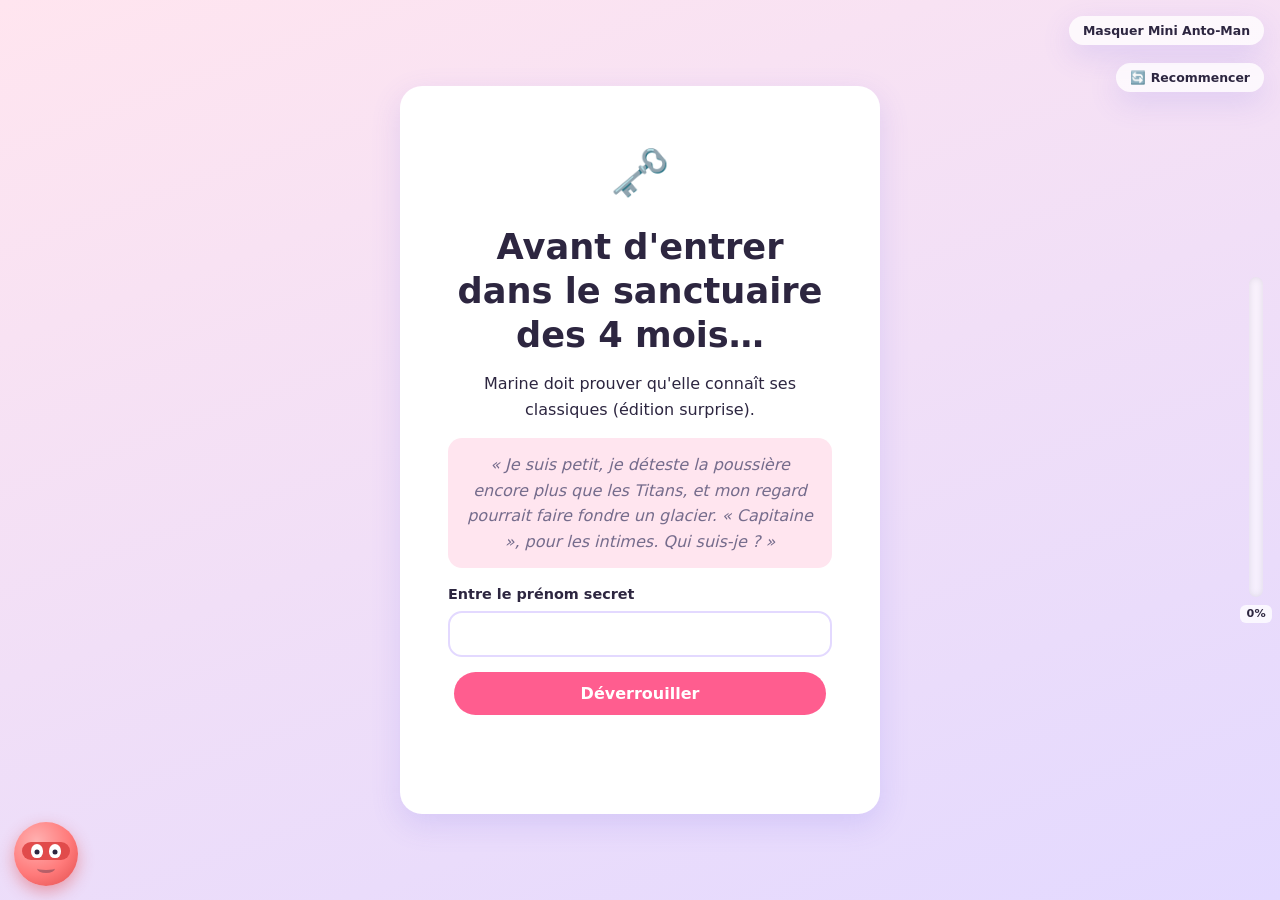
==== commit cb29d57c: "refacto général de thème et fonctionnement" ====
--- a/index.html
+++ b/index.html
@@ -7,8 +7,12 @@
     <link rel="icon"
           href="data:image/svg+xml,<svg xmlns='http://www.w3.org/2000/svg' viewBox='0 0 100 100'><text y='.9em' font-size='90'>💌</text></svg>">
 
-    <!-- Thème actif — changer ce fichier pour un autre thème -->
+    <!-- Thème de base (mot de passe, accueil, roue, fin) -->
     <link rel="stylesheet" href="css/themes/rose-violet.css">
+    <!-- Thèmes contextuels (activés via body[data-theme] par js/theme.js) -->
+    <link rel="stylesheet" href="css/themes/simulator.css">
+    <link rel="stylesheet" href="css/themes/quiz.css">
+    <link rel="stylesheet" href="css/themes/africa.css">
     <!-- Composants & layout (ne pas modifier pour changer les couleurs) -->
     <link rel="stylesheet" href="css/style.css">
 </head>
@@ -41,14 +45,16 @@
 
 <!--
   Scripts — ordre strict requis :
-  données → stockage → état → modules UI → point d'entrée
+  données → stockage → état → son → modules UI → thème → écrans → point d'entrée
 -->
 <script src="js/config.js"></script>
 <script src="js/storage.js"></script>
 <script src="js/state.js"></script>
+<script src="js/sound.js"></script>
 <script src="js/gauge.js"></script>
 <script src="js/guide.js"></script>
 <script src="js/navigation.js"></script>
+<script src="js/theme.js"></script>
 <script src="js/password.js"></script>
 <script src="js/impossible.js"></script>
 <script src="js/wheel.js"></script>
--- a/css/themes/rose-violet.css
+++ b/css/themes/rose-violet.css
@@ -37,6 +37,8 @@
     --color-text: #2d2640; /* prune foncé */
     --color-text-light: #756c8c;
     --color-success: #45b787;
+    --color-danger: #e74c5e; /* rouge — réponse incorrecte */
+    --color-danger-dark: #c0392f;
 
     /* Mini Anto-Man */
     --guide-red: #ff7a7a;
--- a/css/themes/simulator.css
+++ b/css/themes/simulator.css
@@ -0,0 +1,35 @@
+/* ====================================================================
+   THÈME : simulator — "arcade rétro-gaming" (mini-jeu Simulateur)
+   --------------------------------------------------------------------
+   Activé via body[data-theme="simulator"] (voir js/theme.js) lorsqu'on
+   entre dans le simulateur depuis la roue, tant que Kirikou n'est pas
+   débloqué. Palette bleu/indigo + teal + ambre sur fond clair.
+
+   Seules les variables qui changent sont redéfinies : les autres
+   héritent du thème de base (rose-violet.css).
+==================================================================== */
+
+body[data-theme="simulator"] {
+    /* Couleurs principales — vibe console / néon doux */
+    --color-primary: #5b6ef5; /* indigo électrique */
+    --color-primary-dark: #3f51d4;
+    --color-secondary: #00b3b3; /* teal */
+    --color-secondary-dark: #008f8f;
+    --color-accent: #ffb020; /* ambre arcade */
+
+    /* Fond — dégradé frais */
+    --color-bg-start: #e8ecff; /* periwinkle clair */
+    --color-bg-end: #d6f0f5; /* cyan clair */
+
+    /* Surfaces & texte */
+    --color-card: #ffffff;
+    --color-text: #1f2547; /* bleu nuit */
+    --color-text-light: #5b6388;
+    --color-success: #2bb673;
+    --color-danger: #e74c5e;
+    --color-danger-dark: #c0392f;
+
+    /* Ombres légèrement plus "techy" */
+    --shadow-soft: 0 10px 30px rgba(63, 81, 212, 0.18);
+    --shadow-bubble: 0 6px 18px rgba(31, 37, 71, 0.2);
+}
--- a/css/themes/quiz.css
+++ b/css/themes/quiz.css
@@ -0,0 +1,33 @@
+/* ====================================================================
+   THÈME : quiz — "plateau de quiz / game show" (mini-jeu Quiz)
+   --------------------------------------------------------------------
+   Activé via body[data-theme="quiz"] (voir js/theme.js) sur les écrans
+   de quiz atteints depuis la roue. Palette écarlate + teal + or, plus
+   chaude et plus "télé-crochet" que le thème de base rose-violet.
+
+   Seules les variables qui changent sont redéfinies.
+==================================================================== */
+
+body[data-theme="quiz"] {
+    /* Couleurs principales — rouge plateau + or */
+    --color-primary: #e63950; /* écarlate */
+    --color-primary-dark: #c21f3a;
+    --color-secondary: #2a9d8f; /* teal contrastant */
+    --color-secondary-dark: #1f7a70;
+    --color-accent: #f4a623; /* or */
+
+    /* Fond — crème chaleureuse */
+    --color-bg-start: #fff0e6; /* crème */
+    --color-bg-end: #ffe0ea; /* rose poudré chaud */
+
+    /* Surfaces & texte */
+    --color-card: #ffffff;
+    --color-text: #3a2230; /* prune-brun foncé */
+    --color-text-light: #8a6b78;
+    --color-success: #2bb673;
+    --color-danger: #d62828;
+    --color-danger-dark: #a51e1e;
+
+    --shadow-soft: 0 10px 30px rgba(194, 31, 58, 0.16);
+    --shadow-bubble: 0 6px 18px rgba(58, 34, 48, 0.2);
+}
--- a/css/themes/africa.css
+++ b/css/themes/africa.css
@@ -0,0 +1,37 @@
+/* ====================================================================
+   THÈME : africa — "savane / coucher de soleil" (Kirikou débloqué)
+   --------------------------------------------------------------------
+   Activé via body[data-theme="africa"] (voir js/theme.js) dès que
+   Kirikou est débloqué dans le simulateur. Palette terre/ocre/soleil
+   sur fond sable, en clin d'œil à Kirikou.
+
+   Seules les variables qui changent sont redéfinies.
+==================================================================== */
+
+body[data-theme="africa"] {
+    /* Couleurs principales — terre cuite, brun-orangé, soleil */
+    --color-primary: #d2691e; /* terre cuite */
+    --color-primary-dark: #a8521a;
+    --color-secondary: #b5651d; /* brun-orangé chaud */
+    --color-secondary-dark: #8f4f16;
+    --color-accent: #e0a82e; /* or chaud */
+
+    /* Fond — sable / dune */
+    --color-bg-start: #fcefda; /* sable clair */
+    --color-bg-end: #f6d9b0; /* dune chaude */
+
+    /* Surfaces & texte */
+    --color-card: #fff7ec; /* ivoire chaud */
+    --color-text: #3d2b1f; /* brun foncé */
+    --color-text-light: #7a5c44;
+    --color-success: #5a8f3c; /* vert savane */
+    --color-danger: #c0392b;
+    --color-danger-dark: #97271b;
+
+    /* Mini Anto-Man en version chaude */
+    --guide-red: #e07a3f;
+    --guide-red-dark: #b85c28;
+
+    --shadow-soft: 0 10px 30px rgba(168, 82, 26, 0.2);
+    --shadow-bubble: 0 6px 18px rgba(61, 43, 31, 0.22);
+}
--- a/css/style.css
+++ b/css/style.css
@@ -89,6 +89,16 @@
     display: none !important;
 }
 
+/*
+  Les titres / questions reçoivent tabindex="-1" + .focus() pour annoncer
+  le changement d'écran aux lecteurs d'écran. Ce focus purement programmatique
+  ne doit PAS afficher de contour (l'« encadré » disgracieux autour des titres).
+  Le focus clavier reste visible sur les boutons/champs via :focus-visible.
+*/
+[tabindex="-1"]:focus {
+    outline: none;
+}
+
 /* ====================================================================
    2. ÉCRANS / SECTIONS — un seul visible à la fois
 ==================================================================== */
@@ -383,6 +393,31 @@
     background: var(--color-secondary);
 }
 
+/* Hub : message d'état + panneau « tout terminé » */
+.wheel-status {
+    min-height: 1.4em;
+    margin: 0.2rem 0 0.6rem;
+    font-weight: 700;
+    color: var(--color-secondary);
+}
+
+.wheel-hub-done {
+    margin-top: 0.5rem;
+}
+
+.wheel-done-text {
+    font-weight: 800;
+    font-size: 1.1rem;
+    color: var(--color-primary-dark);
+    margin: 0.4rem 0 1rem;
+}
+
+/* Bouton « Retour à la roue » présent sur chaque mini-jeu */
+.back-to-wheel-btn {
+    display: inline-block;
+    margin: 0 0 0.6rem;
+}
+
 /* ====================================================================
    8. SIMULATEUR — personnages
 ==================================================================== */
@@ -812,6 +847,26 @@
 .quiz-option-btn:focus-visible {
     outline: 3px solid var(--color-secondary);
     outline-offset: 2px;
+}
+
+/* Réponse correcte (questions à bonne réponse) */
+.quiz-option-btn.correct {
+    background: var(--color-success);
+    border-color: var(--color-success);
+    color: #fff;
+    opacity: 1;
+}
+
+/* Réponse incorrecte : fond rouge, reste visible même désactivée */
+.quiz-option-btn.wrong {
+    background: var(--color-danger);
+    border-color: var(--color-danger);
+    color: #fff;
+    opacity: 1;
+}
+
+.quiz-option-btn.wrong:hover {
+    transform: none;
 }
 
 .quiz-result-text {
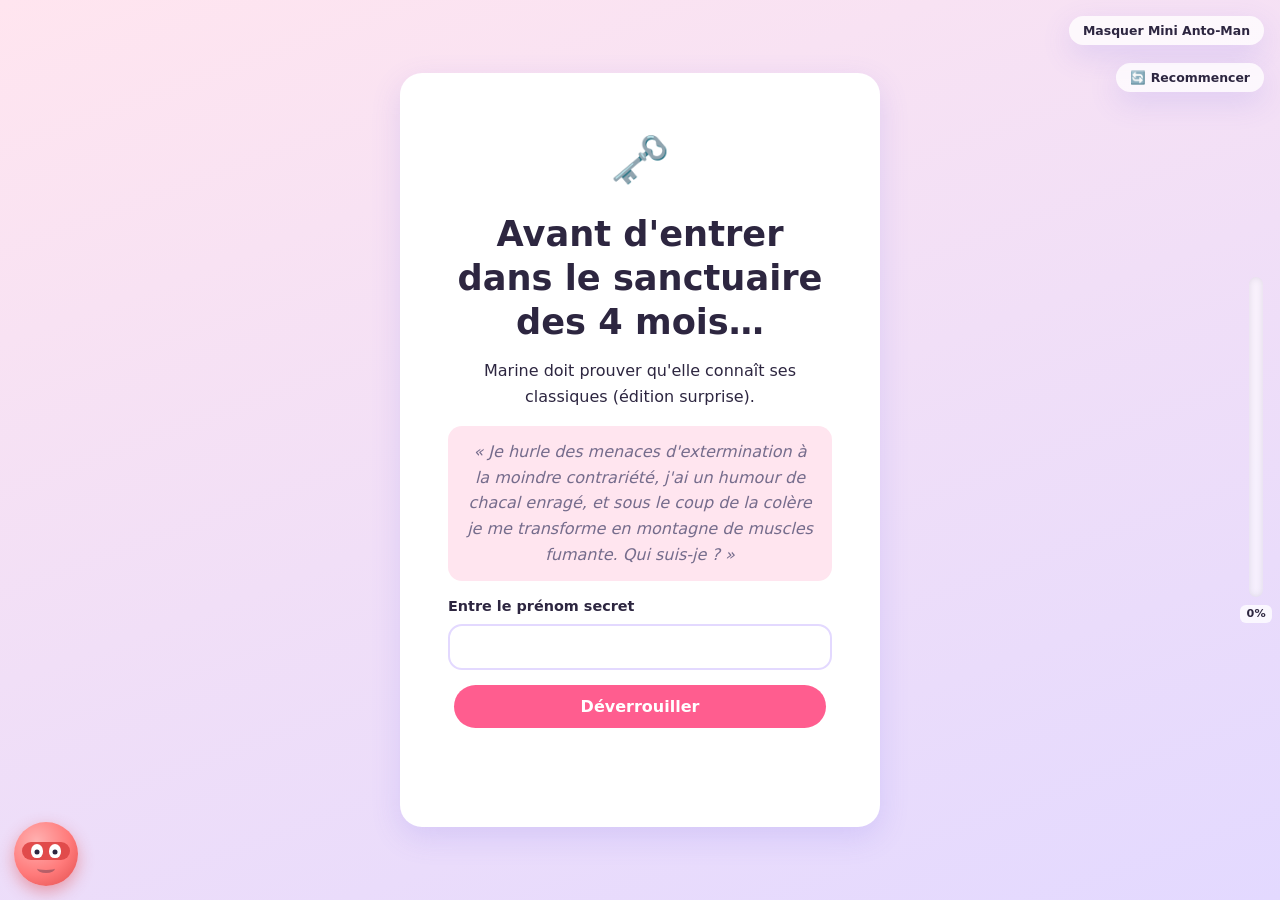
==== commit 31c59cf8: "Pendu" ====
--- a/index.html
+++ b/index.html
@@ -12,6 +12,7 @@
     <!-- Thèmes contextuels (activés via body[data-theme] par js/theme.js) -->
     <link rel="stylesheet" href="css/themes/simulator.css">
     <link rel="stylesheet" href="css/themes/quiz.css">
+    <link rel="stylesheet" href="css/themes/kawaii.css">
     <link rel="stylesheet" href="css/themes/africa.css">
     <!-- Composants & layout (ne pas modifier pour changer les couleurs) -->
     <link rel="stylesheet" href="css/style.css">
@@ -39,6 +40,7 @@
     <div data-include="sections/impossible.html"></div>
     <div data-include="sections/wheel.html"></div>
     <div data-include="sections/simulator.html"></div>
+    <div data-include="sections/hangman.html"></div>
     <div data-include="sections/quizzes.html"></div>
     <div data-include="sections/ending.html"></div>
 </div>
@@ -59,6 +61,7 @@
 <script src="js/impossible.js"></script>
 <script src="js/wheel.js"></script>
 <script src="js/simulator.js"></script>
+<script src="js/hangman.js"></script>
 <script src="js/quiz.js"></script>
 <script src="js/ending.js"></script>
 <script src="js/app.js"></script>
--- a/css/themes/rose-violet.css
+++ b/css/themes/rose-violet.css
@@ -26,6 +26,7 @@
     --color-primary-dark: #d63d6e;
     --color-secondary: #6c5ce7; /* violet — actions secondaires */
     --color-secondary-dark: #5443c4;
+    --color-tertiary: #34c6b3; /* menthe — 3e secteur de la roue (Pendu) */
     --color-accent: #ffd166; /* doré — jauges, badges, accents */
 
     /* Fond */
--- a/css/themes/simulator.css
+++ b/css/themes/simulator.css
@@ -1,35 +1,39 @@
 /* ====================================================================
-   THÈME : simulator — "arcade rétro-gaming" (mini-jeu Simulateur)
+   THÈME : simulator — "violet électrique" (mini-jeu Simulateur)
    --------------------------------------------------------------------
    Activé via body[data-theme="simulator"] (voir js/theme.js) lorsqu'on
    entre dans le simulateur depuis la roue, tant que Kirikou n'est pas
-   débloqué. Palette bleu/indigo + teal + ambre sur fond clair.
+   débloqué.
+
+   Identité PROPRE au simulateur : violet dominant (≠ rose du thème de
+   base, ≠ orange du thème quiz). Violet électrique + fuchsia, avec un
+   pop cyan pour les accents → ambiance "console néon".
 
    Seules les variables qui changent sont redéfinies : les autres
    héritent du thème de base (rose-violet.css).
 ==================================================================== */
 
 body[data-theme="simulator"] {
-    /* Couleurs principales — vibe console / néon doux */
-    --color-primary: #5b6ef5; /* indigo électrique */
-    --color-primary-dark: #3f51d4;
-    --color-secondary: #00b3b3; /* teal */
-    --color-secondary-dark: #008f8f;
-    --color-accent: #ffb020; /* ambre arcade */
+    /* Couleurs principales — violet dominant, fuchsia en secondaire */
+    --color-primary: #7c3aed;        /* violet électrique (boutons principaux) */
+    --color-primary-dark: #6324d1;
+    --color-secondary: #c026d3;      /* fuchsia / magenta */
+    --color-secondary-dark: #a31bb2;
+    --color-accent: #18c8e0;         /* cyan — pop qui tranche avec le violet */
 
-    /* Fond — dégradé frais */
-    --color-bg-start: #e8ecff; /* periwinkle clair */
-    --color-bg-end: #d6f0f5; /* cyan clair */
+    /* Fond — dégradé lilas → lavande (franchement violet, aucun rose) */
+    --color-bg-start: #efe6ff;       /* lilas clair */
+    --color-bg-end: #ddd1ff;         /* lavande soutenue */
 
     /* Surfaces & texte */
     --color-card: #ffffff;
-    --color-text: #1f2547; /* bleu nuit */
-    --color-text-light: #5b6388;
+    --color-text: #2a1b4d;           /* indigo-prune foncé */
+    --color-text-light: #6b5b95;
     --color-success: #2bb673;
     --color-danger: #e74c5e;
     --color-danger-dark: #c0392f;
 
-    /* Ombres légèrement plus "techy" */
-    --shadow-soft: 0 10px 30px rgba(63, 81, 212, 0.18);
-    --shadow-bubble: 0 6px 18px rgba(31, 37, 71, 0.2);
+    /* Ombres teintées violet */
+    --shadow-soft: 0 10px 30px rgba(124, 58, 237, 0.22);
+    --shadow-bubble: 0 6px 18px rgba(42, 27, 77, 0.22);
 }
--- a/css/themes/quiz.css
+++ b/css/themes/quiz.css
@@ -1,33 +1,37 @@
 /* ====================================================================
-   THÈME : quiz — "plateau de quiz / game show" (mini-jeu Quiz)
+   THÈME : quiz — "plateau ensoleillé / game show" (mini-jeu Quiz)
    --------------------------------------------------------------------
    Activé via body[data-theme="quiz"] (voir js/theme.js) sur les écrans
-   de quiz atteints depuis la roue. Palette écarlate + teal + or, plus
-   chaude et plus "télé-crochet" que le thème de base rose-violet.
+   de quiz atteints depuis la roue.
+
+   Identité PROPRE au quiz : registre chaud orange + teal + or, sur fond
+   crème/pêche. Volontairement éloigné du rose (thème de base) ET du
+   violet (thème simulateur) → trois ambiances bien distinctes.
 
    Seules les variables qui changent sont redéfinies.
 ==================================================================== */
 
 body[data-theme="quiz"] {
-    /* Couleurs principales — rouge plateau + or */
-    --color-primary: #e63950; /* écarlate */
-    --color-primary-dark: #c21f3a;
-    --color-secondary: #2a9d8f; /* teal contrastant */
-    --color-secondary-dark: #1f7a70;
-    --color-accent: #f4a623; /* or */
+    /* Couleurs principales — orange plateau + teal contrastant */
+    --color-primary: #f4711e;        /* orange vif (boutons principaux) */
+    --color-primary-dark: #d95f12;
+    --color-secondary: #0d9488;      /* teal profond */
+    --color-secondary-dark: #0b7a70;
+    --color-accent: #f5b912;         /* or — lumières de plateau */
 
-    /* Fond — crème chaleureuse */
-    --color-bg-start: #fff0e6; /* crème */
-    --color-bg-end: #ffe0ea; /* rose poudré chaud */
+    /* Fond — dégradé crème → pêche (chaud, ni rose ni violet) */
+    --color-bg-start: #fff4e0;       /* crème chaude */
+    --color-bg-end: #ffe5c7;         /* pêche / abricot clair */
 
     /* Surfaces & texte */
     --color-card: #ffffff;
-    --color-text: #3a2230; /* prune-brun foncé */
-    --color-text-light: #8a6b78;
+    --color-text: #3a2a18;           /* brun chaud foncé */
+    --color-text-light: #8a7257;
     --color-success: #2bb673;
     --color-danger: #d62828;
     --color-danger-dark: #a51e1e;
 
-    --shadow-soft: 0 10px 30px rgba(194, 31, 58, 0.16);
-    --shadow-bubble: 0 6px 18px rgba(58, 34, 48, 0.2);
+    /* Ombres teintées orange */
+    --shadow-soft: 0 10px 30px rgba(217, 95, 18, 0.18);
+    --shadow-bubble: 0 6px 18px rgba(58, 42, 24, 0.2);
 }
--- a/css/themes/kawaii.css
+++ b/css/themes/kawaii.css
@@ -0,0 +1,347 @@
+/* ====================================================================
+   THÈME : kawaii — "Le Pendu Kawaï" (mini-jeu du hub)
+   --------------------------------------------------------------------
+   Activé via body[data-theme="kawaii"] (voir js/theme.js) sur l'écran
+   du pendu.
+
+   PARTICULARITÉ : l'ambiance se dégrade à chaque erreur. js/hangman.js
+   pose body[data-dread="0".."6"] et les paliers ci-dessous font glisser
+   tout l'écran du pastel mignon (0) vers le glauque total (6 = perdu).
+
+   Ce fichier contient AUSSI la mise en page du mini-jeu (clavier, cases,
+   dessin SVG) : seules les COULEURS dépendent du palier de glauque, la
+   structure reste la même.
+==================================================================== */
+
+/* ------------------------------------------------------------------
+   1. MISE EN PAGE DU PENDU (indépendante du palier de glauque)
+------------------------------------------------------------------ */
+.hangman-stage {
+    display: flex;
+    justify-content: center;
+    margin: 0.4rem 0 0.2rem;
+}
+
+.hangman-svg {
+    width: 180px;
+    height: auto;
+}
+
+.hangman-svg .hm-line {
+    stroke: var(--hm-line);
+    stroke-width: 6;
+    stroke-linecap: round;
+    transition: stroke 0.7s ease;
+}
+
+.hangman-svg .hm-skin {
+    fill: var(--hm-skin);
+    stroke: var(--hm-ink);
+    stroke-width: 3;
+    transition: fill 0.7s ease, stroke 0.7s ease;
+}
+
+.hangman-svg .hm-eye {
+    fill: var(--hm-ink);
+    transition: fill 0.7s ease;
+}
+
+.hangman-svg .hm-cheek {
+    fill: var(--hm-cheek);
+    opacity: 0.85;
+    transition: fill 0.7s ease, opacity 0.7s ease;
+}
+
+.hangman-svg .hm-mouth {
+    stroke: var(--hm-ink);
+    stroke-width: 2.4;
+    stroke-linecap: round;
+    transition: stroke 0.7s ease;
+}
+
+.hangman-svg .hm-dead-line {
+    stroke: var(--hm-ink);
+    stroke-width: 2.6;
+    stroke-linecap: round;
+}
+
+/* Parties du corps : invisibles tant qu'elles ne sont pas révélées */
+.hangman-svg .hm-part {
+    opacity: 0;
+    transition: opacity 0.45s ease;
+}
+
+.hangman-svg .hm-part.revealed {
+    opacity: 1;
+}
+
+/* Visage : vivant par défaut, mort à la défaite */
+.hangman-svg .hm-face-dead {
+    display: none;
+}
+
+.hangman-svg.is-dead .hm-face-alive {
+    display: none;
+}
+
+.hangman-svg.is-dead .hm-face-dead {
+    display: block;
+}
+
+.hangman-svg.is-dead {
+    animation: hmDeath 0.6s ease both;
+}
+
+@keyframes hmDeath {
+    0%, 100% { transform: translateX(0); }
+    20% { transform: translateX(-5px) rotate(-1deg); }
+    40% { transform: translateX(5px) rotate(1deg); }
+    60% { transform: translateX(-4px); }
+    80% { transform: translateX(4px); }
+}
+
+/* Cœurs de vie */
+.hangman-lives {
+    font-size: 1.15rem;
+    letter-spacing: 0.18rem;
+    min-height: 1.4em;
+    margin: 0.2rem 0 0.4rem;
+}
+
+/* Indice */
+.hangman-hint {
+    color: var(--color-text-light);
+    font-style: italic;
+    margin: 0.2rem 0 0.7rem;
+}
+
+/* Mot à deviner */
+.hangman-word {
+    display: flex;
+    flex-wrap: wrap;
+    justify-content: center;
+    gap: 0.4rem;
+    margin: 0.4rem 0 1rem;
+}
+
+.hm-slot {
+    width: 26px;
+    text-align: center;
+    font-size: 1.4rem;
+    font-weight: 800;
+    line-height: 1.5;
+    color: var(--color-text);
+    border-bottom: 3px solid var(--color-primary);
+    transition: color 0.7s ease, border-color 0.7s ease;
+}
+
+.hm-slot.space {
+    border-bottom: none;
+    width: 12px;
+}
+
+/* Clavier */
+.hangman-keyboard {
+    display: grid;
+    grid-template-columns: repeat(9, 1fr);
+    gap: 5px;
+    max-width: 360px;
+    margin: 0 auto 0.7rem;
+}
+
+.hm-key {
+    padding: 0.5rem 0;
+    border: none;
+    border-radius: 9px;
+    font-weight: 700;
+    font-size: 0.95rem;
+    cursor: pointer;
+    background: var(--color-card);
+    color: var(--color-text);
+    box-shadow: var(--shadow-bubble);
+    transition: background 0.2s ease, color 0.2s ease, transform 0.12s ease;
+}
+
+.hm-key:hover:not(:disabled) {
+    transform: translateY(-2px);
+    background: var(--color-primary);
+    color: #fff;
+}
+
+.hm-key:disabled {
+    cursor: default;
+    box-shadow: none;
+}
+
+.hm-key.good {
+    background: var(--color-success);
+    color: #fff;
+}
+
+.hm-key.bad {
+    background: var(--color-danger);
+    color: #fff;
+}
+
+.hangman-result {
+    min-height: 1.6em;
+    font-size: 1.05rem;
+}
+
+/* ------------------------------------------------------------------
+   2. PALIER 0 — KAWAÏ TOUT MIGNON (aucune erreur)
+------------------------------------------------------------------ */
+body[data-theme="kawaii"] {
+    --color-primary: #ff8fc7;
+    --color-primary-dark: #ef6fb0;
+    --color-secondary: #b693f0;
+    --color-secondary-dark: #9a73e0;
+    --color-accent: #ffd1ec;
+
+    --color-bg-start: #ffe3f3;
+    --color-bg-end: #ece1ff;
+    --color-card: #fffafd;
+    --color-text: #6b4a63;
+    --color-text-light: #a98aa3;
+    --color-success: #5fcf9e;
+    --color-danger: #ff7aa0;
+    --color-danger-dark: #e7567f;
+
+    --shadow-soft: 0 10px 30px rgba(255, 143, 199, 0.22);
+    --shadow-bubble: 0 6px 16px rgba(155, 90, 130, 0.18);
+
+    /* Couleurs du dessin du pendu */
+    --hm-line: #d9a9cf;
+    --hm-skin: #ffe0ef;
+    --hm-ink: #8a5b7e;
+    --hm-cheek: #ff9ec4;
+
+    transition: background 0.8s ease, color 0.8s ease;
+}
+
+body[data-theme="kawaii"] .card {
+    transition: background 0.8s ease, color 0.8s ease, box-shadow 0.8s ease;
+}
+
+/* ------------------------------------------------------------------
+   3. PALIERS 1 → 6 — DÉGRADATION VERS LE GLAUQUE
+------------------------------------------------------------------ */
+body[data-theme="kawaii"][data-dread="1"] {
+    --color-primary: #f07fb6;
+    --color-secondary: #a98ae6;
+    --color-bg-start: #f7d6ec;
+    --color-bg-end: #ddd0f2;
+    --color-card: #fdf3f9;
+    --color-text: #5f4358;
+    --color-text-light: #9c7d96;
+    --hm-line: #c79bbf;
+    --hm-skin: #fcd6e6;
+    --hm-ink: #7d4f70;
+    --hm-cheek: #f58cb4;
+}
+
+body[data-theme="kawaii"][data-dread="2"] {
+    --color-primary: #cf6fa0;
+    --color-secondary: #9d80cf;
+    --color-bg-start: #eccbe0;
+    --color-bg-end: #ccc2e0;
+    --color-card: #f3eaf1;
+    --color-text: #534455;
+    --color-text-light: #8a7488;
+    --color-success: #57b88f;
+    --color-danger: #e76b8d;
+    --hm-line: #b58aae;
+    --hm-skin: #f0c9da;
+    --hm-ink: #6b4763;
+    --hm-cheek: #e07ba4;
+}
+
+body[data-theme="kawaii"][data-dread="3"] {
+    --color-primary: #a96a93;
+    --color-secondary: #8377b0;
+    --color-bg-start: #cdb9cf;
+    --color-bg-end: #b3aecb;
+    --color-card: #ddd2dc;
+    --color-text: #44394a;
+    --color-text-light: #756b80;
+    --color-success: #4ea585;
+    --color-danger: #d05c7e;
+    --hm-line: #9c7e9c;
+    --hm-skin: #ddbccb;
+    --hm-ink: #59405a;
+    --hm-cheek: #c06f93;
+    --shadow-soft: 0 10px 30px rgba(68, 57, 74, 0.28);
+}
+
+body[data-theme="kawaii"][data-dread="4"] {
+    --color-primary: #8a5a7c;
+    --color-secondary: #6a6090;
+    --color-bg-start: #9c8aa0;
+    --color-bg-end: #847f9c;
+    --color-card: #b3a7b2;
+    --color-text: #2a2330;
+    --color-text-light: #5e5566;
+    --color-success: #46916f;
+    --color-danger: #c0506e;
+    --hm-line: #7d6680;
+    --hm-skin: #b89bab;
+    --hm-ink: #43303f;
+    --hm-cheek: #a05c7c;
+    --shadow-soft: 0 10px 30px rgba(40, 35, 48, 0.4);
+}
+
+body[data-theme="kawaii"][data-dread="5"] {
+    --color-primary: #804a68;
+    --color-secondary: #524a72;
+    --color-bg-start: #5e5566;
+    --color-bg-end: #443f54;
+    --color-card: #6a6072;
+    --color-text: #ede7f0;
+    --color-text-light: #b8aec2;
+    --color-success: #3e7e68;
+    --color-danger: #b04a64;
+    --hm-line: #4f3f56;
+    --hm-skin: #8c7585;
+    --hm-ink: #211a26;
+    --hm-cheek: #7e4860;
+    --shadow-soft: 0 10px 34px rgba(15, 11, 20, 0.55);
+    --shadow-bubble: 0 6px 16px rgba(10, 7, 14, 0.5);
+}
+
+/* Palier 6 = PERDU : glauque total, fond presque noir, accents malsains */
+body[data-theme="kawaii"][data-dread="6"] {
+    --color-primary: #8a3350;
+    --color-primary-dark: #71273f;
+    --color-secondary: #45405a;
+    --color-bg-start: #221d29;
+    --color-bg-end: #14111a;
+    --color-card: #2c2734;
+    --color-text: #d6cfdc;
+    --color-text-light: #8a8294;
+    --color-success: #3a6e5c;
+    --color-danger: #c0354f;
+    --color-danger-dark: #9a2942;
+    --hm-line: #3a3344;
+    --hm-skin: #5d5763;       /* peau drainée, grisâtre */
+    --hm-ink: #0c0a10;
+    --hm-cheek: #5a3a48;
+    --shadow-soft: 0 12px 40px rgba(0, 0, 0, 0.7);
+    --shadow-bubble: 0 6px 16px rgba(0, 0, 0, 0.6);
+}
+
+/* Carte légèrement « malade » à la défaite */
+body[data-theme="kawaii"][data-dread="6"] .hangman-card {
+    box-shadow: 0 0 0 1px rgba(192, 53, 79, 0.4), var(--shadow-soft);
+}
+
+/* Bouton fantôme (« Retour à la roue ») lisible même sur fond sombre */
+body[data-theme="kawaii"][data-dread="5"] .btn-ghost,
+body[data-theme="kawaii"][data-dread="6"] .btn-ghost {
+    background: rgba(20, 16, 26, 0.6);
+    color: #f0e9f4;
+}
+
+body[data-theme="kawaii"][data-dread="5"] .btn-ghost:hover,
+body[data-theme="kawaii"][data-dread="6"] .btn-ghost:hover {
+    background: rgba(20, 16, 26, 0.85);
+}
--- a/css/style.css
+++ b/css/style.css
@@ -179,6 +179,34 @@
     font-size: 1.1rem;
 }
 
+/* Image finale cliquable (recommencer) + légende */
+.final-reveal {
+    margin-top: 1.2rem;
+}
+
+.final-image {
+    display: block;
+    width: 100%;
+    max-width: 320px;
+    height: auto;
+    margin: 0 auto;
+    border-radius: var(--radius-md);
+    cursor: pointer;
+    transition: transform 0.2s ease, box-shadow 0.2s ease;
+}
+
+.final-image:hover {
+    transform: translateY(-3px) scale(1.02);
+    box-shadow: var(--shadow-soft);
+}
+
+.final-image-caption {
+    margin-top: 0.6rem;
+    font-weight: 700;
+    font-size: 0.95rem;
+    color: var(--color-primary-dark);
+}
+
 /* ====================================================================
    4. BOUTONS
 ==================================================================== */
@@ -326,10 +354,10 @@
             from 0deg,
             var(--color-primary) 0deg 60deg,
             var(--color-secondary) 60deg 120deg,
-            var(--color-primary) 120deg 180deg,
-            var(--color-secondary) 180deg 240deg,
-            var(--color-primary) 240deg 300deg,
-            var(--color-secondary) 300deg 360deg
+            var(--color-tertiary) 120deg 180deg,
+            var(--color-primary) 180deg 240deg,
+            var(--color-secondary) 240deg 300deg,
+            var(--color-tertiary) 300deg 360deg
     );
     transition: transform 4s cubic-bezier(0.17, 0.67, 0.2, 1.02);
 }
@@ -391,6 +419,10 @@
 
 .legend-dot--quiz {
     background: var(--color-secondary);
+}
+
+.legend-dot--hangman {
+    background: var(--color-tertiary);
 }
 
 /* Hub : message d'état + panneau « tout terminé » */
